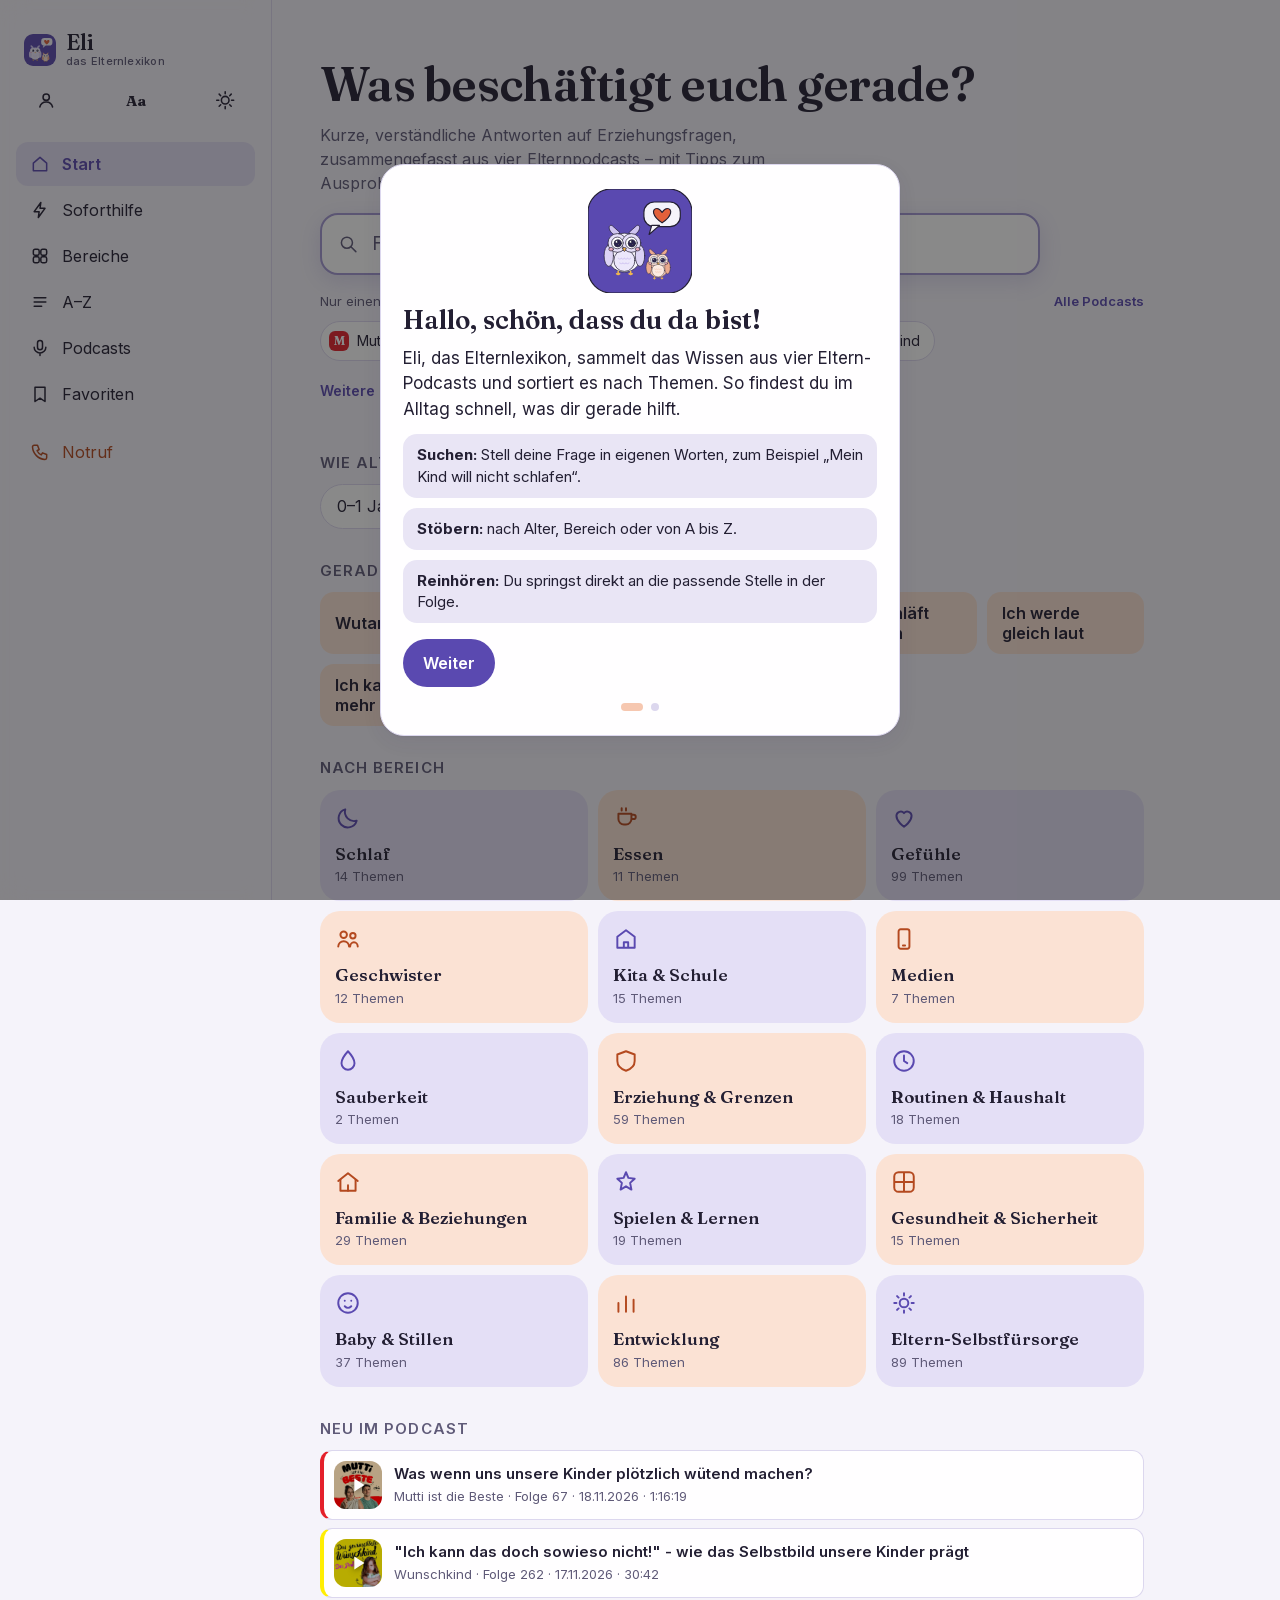
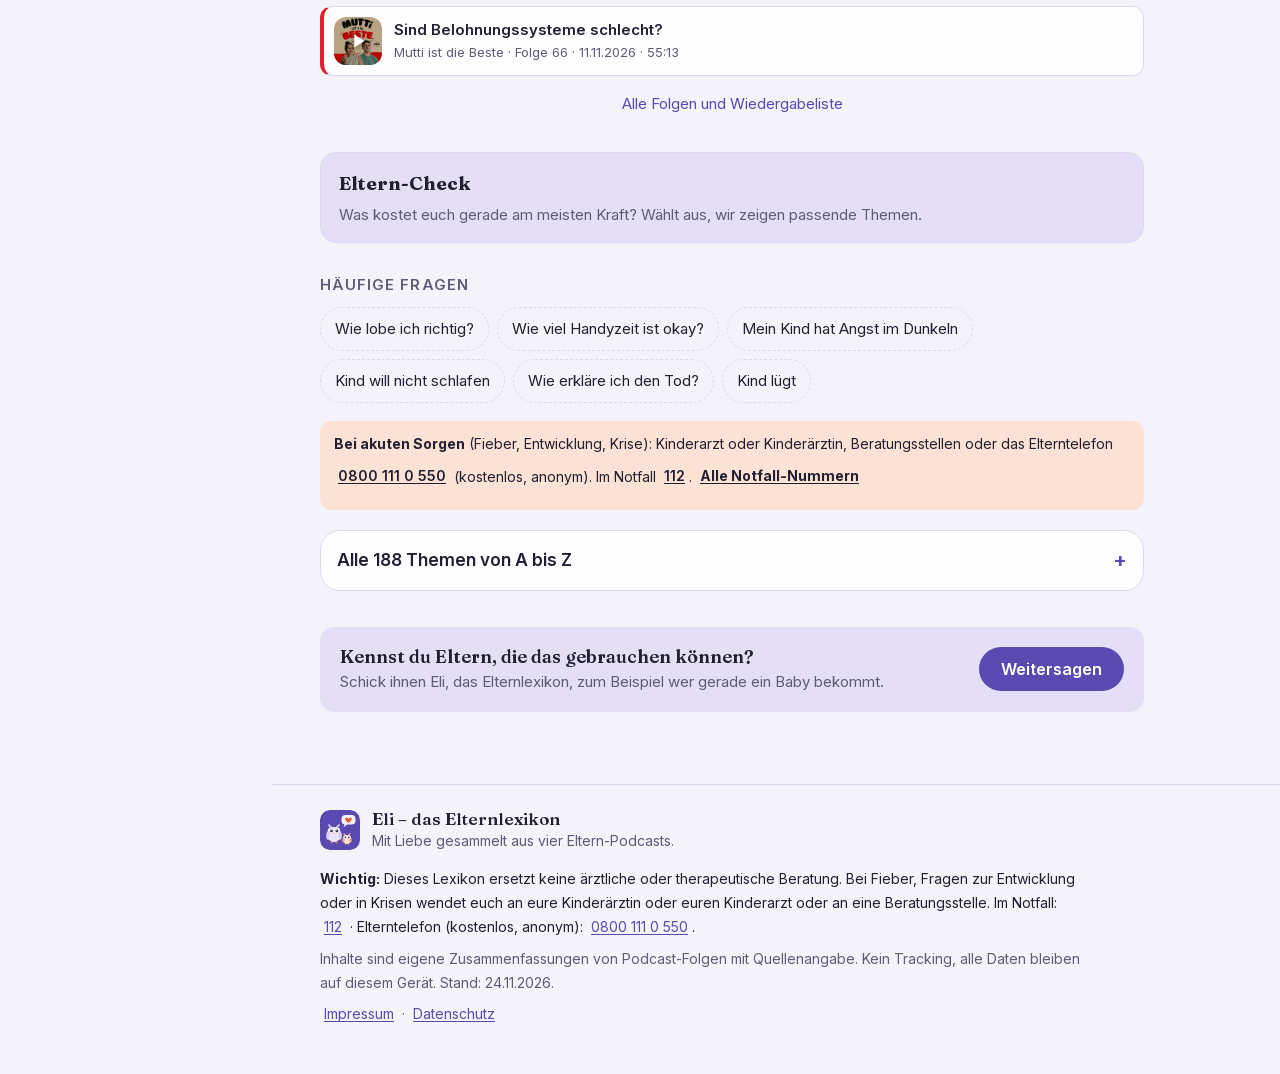
==== index.html @ 52df6d0f "Eli-Details: Pfirsich als zweite Farbe, Eulen in Leerzuständen, Begrüßung und Fußzeile, Mond im Dunk" ====
<!doctype html>
<html lang="de">
<head>
  <meta charset="utf-8">
  <meta name="viewport" content="width=device-width, initial-scale=1, viewport-fit=cover">
  <title>Eli – das Elternlexikon</title>
  <meta name="description" content="Erziehungsratgeber als Lexikon für Kinder von 0 bis 10 Jahren – mit Quellen aus vier Elternpodcasts.">
  <meta name="robots" content="noindex, nofollow">
  <meta name="theme-color" content="#f5f3fa" media="(prefers-color-scheme: light)">
  <meta name="theme-color" content="#16141f" media="(prefers-color-scheme: dark)">
  <meta name="apple-mobile-web-app-title" content="Eli">
  <meta property="og:type" content="website">
  <meta property="og:locale" content="de_DE">
  <meta property="og:title" content="Eli – das Elternlexikon: Antworten auf Erziehungsfragen">
  <meta property="og:description" content="Kurze, verständliche Antworten für Eltern von Kindern von 0 bis 10 Jahren, zusammengefasst aus vier Elternpodcasts, mit Tipps zum Ausprobieren und der Stelle zum Nachhören.">
  <meta property="og:url" content="https://simontober.github.io/Elternlexikon/">
  <meta property="og:image" content="https://simontober.github.io/Elternlexikon/icon-512.png">
  <meta property="og:image:width" content="512">
  <meta property="og:image:height" content="512">
  <meta name="twitter:card" content="summary">
  <meta name="twitter:image" content="https://simontober.github.io/Elternlexikon/icon-512.png">
  <link rel="manifest" href="manifest.webmanifest">
  <link rel="icon" href="icon.svg" type="image/svg+xml">
  <link rel="apple-touch-icon" href="apple-touch-icon.png">
  <link rel="stylesheet" href="styles.css?v=65">
  <script>
    // Theme vor dem ersten Rendern setzen, damit nichts aufblitzt
    try { var t = localStorage.getItem("theme"); document.documentElement.dataset.theme = t || (window.matchMedia && matchMedia("(prefers-color-scheme: dark)").matches ? "dark" : "light"); } catch (e) { document.documentElement.dataset.theme = "light"; }
  </script>
</head>
<body>
  <a class="skip" href="#main">Zum Inhalt springen</a>

  <header class="top">
    <div class="top-inner">
      <a class="brand" href="#/" aria-label="Eli – das Elternlexikon, Startseite">
        <img src="icon.svg" alt="" width="32" height="32">
        <span class="brand-name">Eli<small>das Elternlexikon</small></span>
      </a>
      <button class="icon-btn" id="profil-btn" type="button" aria-label="Dein Profil und Infos zur App" title="Profil">
        <svg aria-hidden="true" viewBox="0 0 24 24"><circle cx="12" cy="8.5" r="3.7"/><path d="M4.5 20c.9-4 4-6 7.5-6s6.600 2 7.500 6"/></svg>
      </button>
      <button class="icon-btn" id="size-btn" type="button" aria-label="Schrift größer oder kleiner" title="Schriftgröße"><span aria-hidden="true">Aa</span></button>
      <button class="icon-btn" id="theme-btn" type="button" aria-label="Farbschema wechseln" title="Farbschema wechseln">
        <svg class="i-sun" aria-hidden="true" viewBox="0 0 24 24"><circle cx="12" cy="12" r="4.5"/><path d="M12 2v2.5M12 19.5V22M2 12h2.5M19.5 12H22M4.9 4.9l1.8 1.8M17.3 17.3l1.8 1.8M4.9 19.1l1.8-1.8M17.3 6.7l1.8-1.8"/></svg>
        <svg class="i-moon" aria-hidden="true" viewBox="0 0 24 24"><path d="M20 14.5A8.5 8.5 0 0 1 9.5 4 8.5 8.5 0 1 0 20 14.5z"/></svg>
      </button>
    </div>
    <nav class="menu" aria-label="Hauptmenü">
      <div class="menu-inner">
        <a href="#/" class="menu-link" data-ziel="start"><svg aria-hidden="true" viewBox="0 0 24 24"><path d="M4 11l8-7 8 7v9H4z"/></svg>Start</a>
        <a href="#/" class="menu-link" data-ziel="soforthilfe"><svg aria-hidden="true" viewBox="0 0 24 24"><path d="M13 3L5 14h6l-1 7 8-11h-6z"/></svg>Soforthilfe</a>
        <a href="#/" class="menu-link" data-ziel="bereiche"><svg aria-hidden="true" viewBox="0 0 24 24"><rect x="4" y="4" width="7" height="7" rx="2"/><rect x="13" y="4" width="7" height="7" rx="2"/><rect x="4" y="13" width="7" height="7" rx="2"/><rect x="13" y="13" width="7" height="7" rx="2"/></svg>Bereiche</a>
        <a href="#/" class="menu-link" data-ziel="az"><svg aria-hidden="true" viewBox="0 0 24 24"><path d="M5 7h14M5 12h14M5 17h9"/></svg>A–Z</a>
        <a href="#/podcasts" class="menu-link" id="nav-podcasts"><svg aria-hidden="true" viewBox="0 0 24 24"><rect x="9" y="3" width="6" height="11" rx="3"/><path d="M5 11a7 7 0 0 0 14 0M12 18v3"/></svg>Podcasts</a>
        <a href="#/favoriten" class="menu-link" id="nav-fav"><svg aria-hidden="true" viewBox="0 0 24 24"><path d="M6 4h12v17l-6-4-6 4z"/></svg>Favoriten</a>
        <a href="#/" class="menu-link menu-hilfe" data-ziel="hilfe"><svg aria-hidden="true" viewBox="0 0 24 24"><path d="M5 4h4l2 5-2.5 1.5a11 11 0 0 0 5 5L15 13l5 2v4a2 2 0 0 1-2 2A16 16 0 0 1 3 6a2 2 0 0 1 2-2z"/></svg>Notruf</a>
      </div>
    </nav>
  </header>

  <main id="main" tabindex="-1">
    <section class="search-area" id="search-area">
      <h1 class="hero-title" id="hero-title">Was beschäftigt euch gerade?</h1>
      <p class="hero-sub" id="hero-sub">Kurze, verständliche Antworten auf Erziehungsfragen, zusammengefasst aus vier Elternpodcasts – mit Tipps zum Ausprobieren und der Stelle zum Nachhören.</p>
      <form class="search" role="search" onsubmit="return false">
        <svg class="search-icon" aria-hidden="true" viewBox="0 0 24 24"><circle cx="10.5" cy="10.5" r="6.5"/><path d="M15.5 15.5 21 21"/></svg>
        <input id="q" type="search" autocomplete="off" spellcheck="false"
               placeholder="Frage oder Thema suchen"
               aria-label="Thema oder Frage suchen">
        <button type="button" id="q-clear" class="q-clear" aria-label="Suche leeren" hidden>×</button>
      </form>

      <div class="pod-strip" id="pod-slot" aria-label="Podcasts"></div>
      <div class="filters" id="filters" aria-label="Filter">
        <div class="filter-row" data-group="alter"><span class="filter-label">Alter</span><div class="chips"></div></div>
        <details class="filter-more">
          <summary>Weitere Filter</summary>
          <div class="filter-row" data-group="bereich"><span class="filter-label">Bereich</span><div class="chips"></div></div>
          <div class="filter-row" data-group="podcast"><span class="filter-label">Podcast</span><div class="chips"></div></div>
        </details>
      </div>
    </section>

    <section id="view" aria-live="polite"></section>
  </main>

  <footer class="foot">
    <div class="foot-eli"><img src="icon.svg" alt="" width="40" height="40"><div><strong>Eli – das Elternlexikon</strong><span>Mit Liebe gesammelt aus vier Eltern-Podcasts.</span></div></div>
    <p><strong>Wichtig:</strong> Dieses Lexikon ersetzt keine ärztliche oder therapeutische Beratung.
      Bei Fieber, Fragen zur Entwicklung oder in Krisen wendet euch an eure Kinderärztin oder euren Kinderarzt
      oder an eine Beratungsstelle. Im Notfall: <a href="tel:112">112</a> ·
      Elterntelefon (kostenlos, anonym): <a href="tel:08001110550">0800 111 0 550</a>.</p>
    <p class="muted">Inhalte sind eigene Zusammenfassungen von Podcast-Folgen mit Quellenangabe. Kein Tracking, alle Daten bleiben auf diesem Gerät.
      <span id="stand"></span></p>
    <p class="muted"><a href="impressum.html">Impressum</a> · <a href="datenschutz.html">Datenschutz</a></p>
  </footer>

  <div class="player" id="player" hidden role="region" aria-label="Podcast-Player">
    <div class="player-inner">
      <button type="button" class="pl-btn pl-skip" id="pl-back" aria-label="15 Sekunden zurück">−15</button>
      <button type="button" class="pl-btn pl-main" id="pl-toggle" aria-label="Abspielen">
        <svg class="i-play" aria-hidden="true" viewBox="0 0 24 24"><path d="M7 4.5v15l12-7.5z" fill="currentColor" stroke="none"/></svg>
        <svg class="i-pause" aria-hidden="true" viewBox="0 0 24 24"><path d="M7 4.5h3.5v15H7zM13.5 4.5H17v15h-3.5z" fill="currentColor" stroke="none"/></svg>
      </button>
      <button type="button" class="pl-btn pl-skip" id="pl-fwd" aria-label="15 Sekunden vor">+15</button>
      <div class="pl-info">
        <div class="pl-title" id="pl-title"></div>
        <div class="pl-meta"><span id="pl-pod"></span> · <span id="pl-time">0:00</span> / <span id="pl-dur">–</span></div>
        <input type="range" id="pl-seek" min="0" max="1000" value="0" step="1" aria-label="Position in der Folge">
      </div>
      <button type="button" class="pl-btn pl-expand" id="pl-expand" aria-label="Player vergrößern" title="Vollbild"><svg aria-hidden="true" viewBox="0 0 24 24"><path d="M6 15l6-6 6 6"/></svg></button>
      <button type="button" class="pl-btn pl-close" id="pl-close" aria-label="Player schließen">×</button>
    </div>
    <audio id="pl-audio" preload="none"></audio>
  </div>

  <div class="fullplayer" id="fullplayer" hidden role="dialog" aria-modal="true" aria-label="Player">
    <div class="fp-top">
      <button type="button" class="fp-icon" id="fp-close" aria-label="Player verkleinern"><svg aria-hidden="true" viewBox="0 0 24 24"><path d="M6 9l6 6 6-6"/></svg></button>
      <span class="fp-heading" id="fp-heading">Es läuft</span>
      <button type="button" class="fp-icon" id="fp-stop" aria-label="Wiedergabe beenden"><svg aria-hidden="true" viewBox="0 0 24 24"><path d="M6 6l12 12M18 6L6 18"/></svg></button>
    </div>
    <div class="fp-body">
      <div class="fp-art" id="fp-art" aria-hidden="true"><span id="fp-mark">♪</span></div>
      <div class="fp-meta">
        <div class="fp-title" id="fp-title"></div>
        <div class="fp-sub" id="fp-sub"></div>
      </div>
      <div class="fp-seek">
        <input type="range" id="fp-seek" min="0" max="1000" value="0" step="1" aria-label="Position in der Folge">
        <div class="fp-times"><span id="fp-time">0:00</span><span id="fp-rest">–</span></div>
      </div>
      <div class="fp-controls">
        <button type="button" class="fp-btn fp-small" id="fp-prev" aria-label="Vorherige Folge"><svg aria-hidden="true" viewBox="0 0 24 24"><path d="M7 5v14M19 5L9 12l10 7z"/></svg></button>
        <button type="button" class="fp-btn fp-skip" id="fp-back" aria-label="15 Sekunden zurück">−15</button>
        <button type="button" class="fp-btn fp-main" id="fp-toggle" aria-label="Abspielen oder Pause">
          <svg class="i-play" aria-hidden="true" viewBox="0 0 24 24"><path d="M7 4.5v15l12-7.5z" fill="currentColor" stroke="none"/></svg>
          <svg class="i-pause" aria-hidden="true" viewBox="0 0 24 24"><path d="M7 4.5h3.5v15H7zM13.5 4.5H17v15h-3.5z" fill="currentColor" stroke="none"/></svg>
        </button>
        <button type="button" class="fp-btn fp-skip" id="fp-fwd" aria-label="15 Sekunden vor">+15</button>
        <button type="button" class="fp-btn fp-small" id="fp-next" aria-label="Nächste Folge"><svg aria-hidden="true" viewBox="0 0 24 24"><path d="M17 5v14M5 5l10 7-10 7z"/></svg></button>
      </div>
      <div class="fp-extra">
        <button type="button" class="fp-pill" id="fp-speed" aria-label="Wiedergabetempo ändern">1×</button>
        <button type="button" class="fp-pill" id="fp-timer" aria-label="Schlaf-Timer einstellen">Timer aus</button>
        <a class="fp-pill" id="fp-link" target="_blank" rel="noopener" href="#">Zur Folge</a>
      </div>
      <div class="fp-queue" id="fp-queue" hidden></div>
    </div>
  </div>

  <div class="wk-backdrop" id="wk" hidden>
    <div class="wk-box" id="wk-box" role="dialog" aria-modal="true" aria-labelledby="wk-titel" tabindex="-1"></div>
  </div>

  <div class="sheet-backdrop" id="sheet-backdrop" hidden></div>
  <div class="sheet" id="sheet" role="dialog" aria-modal="true" aria-labelledby="sheet-titel" hidden>
    <div class="sheet-head">
      <h2 id="sheet-titel">Themen</h2>
      <button type="button" class="icon-btn" id="sheet-close" aria-label="Schließen"><svg aria-hidden="true" viewBox="0 0 24 24"><path d="M6 6l12 12M18 6L6 18"/></svg></button>
    </div>
    <a href="#/" class="sheet-notruf" data-ziel="hilfe">Notruf &amp; akute Hilfe</a>
    <div class="sheet-quick">
      <a href="#/" data-ziel="soforthilfe">Soforthilfe</a>
      <a href="#/" data-ziel="az">A–Z</a>
      <a href="#/podcasts" id="sheet-podcasts">Podcasts</a>
    </div>
    <div class="sheet-label">Nach Bereich</div>
    <div class="sheet-grid" id="sheet-grid"></div>
  </div>

  <nav class="tabbar" aria-label="Hauptmenü">
    <a href="#/" class="tab" id="tab-start" data-ziel="start">
      <svg aria-hidden="true" viewBox="0 0 24 24"><path d="M4 11l8-7 8 7v9H4z"/></svg><span>Start</span></a>
    <button type="button" class="tab" id="tab-suche">
      <svg aria-hidden="true" viewBox="0 0 24 24"><circle cx="11" cy="11" r="7"/><path d="M20 20l-4-4"/></svg><span>Suche</span></button>
    <button type="button" class="tab" id="tab-themen" aria-haspopup="dialog" aria-expanded="false">
      <svg aria-hidden="true" viewBox="0 0 24 24"><rect x="4" y="4" width="7" height="7" rx="2"/><rect x="13" y="4" width="7" height="7" rx="2"/><rect x="4" y="13" width="7" height="7" rx="2"/><rect x="13" y="13" width="7" height="7" rx="2"/></svg><span>Themen</span></button>
    <a href="#/favoriten" class="tab" id="tab-fav">
      <svg aria-hidden="true" viewBox="0 0 24 24"><path d="M6 4h12v17l-6-4-6 4z"/></svg><span>Merkliste</span></a>
  </nav>

  <script src="wissen.js"></script>
  <script src="folgen.js"></script>
  <script src="suche.js?v=25"></script>
  <script src="app.js?v=75"></script>
</body>
</html>
---- styles.css ----
/* ---------- Schriften (lokal, kein Google-Abruf) ---------- */
@font-face { font-family: "Fraunces"; font-style: normal; font-weight: 500 700; font-display: swap; src: url("fonts/fraunces-latin.woff2") format("woff2"); }
@font-face { font-family: "Inter"; font-style: normal; font-weight: 400 700; font-display: swap; src: url("fonts/inter-latin.woff2") format("woff2"); }

/* ---------- Farben & Grundwerte ---------- */
:root {
  --bg: #f6f1e9;
  --surface: #fffdf9;
  --surface-2: #efe8dc;
  --text: #22252a;
  --muted: #5f5b55;
  --line: #e2d9ca;
  --accent: #2f6f62;
  --accent-ink: #ffffff;
  --accent-soft: #dcebe5;
  --warm: #9e4522;
  --warm-soft: #f6e2d6;
  --focus: #2f6f62;
  --shadow: 0 1px 2px rgba(60, 45, 20, .06), 0 6px 20px rgba(60, 45, 20, .06);

  /* Podcast-Farben (eher gedämpft, nur als Erkennungszeichen) */
  --p-mutti: #e4202b;
  --p-artgerecht: #8fbac2;
  --p-gfk: #c3b5fb;
  --p-wunschkind: #ffee03;

  --serif: "Fraunces", "Iowan Old Style", "Palatino Linotype", Palatino, Georgia, serif;
  --sans: "Inter", -apple-system, BlinkMacSystemFont, "Segoe UI", system-ui, Roboto, "Helvetica Neue", Arial, sans-serif;
  --radius: 20px;
  --max: 760px;
  --side: 272px;
  color-scheme: light;
}

@media (prefers-color-scheme: dark) {
  :root:not([data-theme="light"]) {
    --bg: #16191d;
    --surface: #1e2227;
    --surface-2: #262b31;
    --text: #e9e5de;
    --muted: #a19b92;
    --line: #333940;
    --accent: #7cc2b0;
    --accent-ink: #10231e;
    --accent-soft: #23362f;
    --warm: #e39a77;
    --warm-soft: #3a2a22;
    --focus: #7cc2b0;
    --shadow: 0 1px 2px rgba(0, 0, 0, .3), 0 6px 20px rgba(0, 0, 0, .25);
    --p-mutti: #ff4b55;
    --p-artgerecht: #8fbac2;
    --p-gfk: #c3b5fb;
    --p-wunschkind: #ffee03;
    color-scheme: dark;
  }
}
:root[data-theme="dark"] {
  --bg: #16191d;
  --surface: #1e2227;
  --surface-2: #262b31;
  --text: #e9e5de;
  --muted: #a19b92;
  --line: #333940;
  --accent: #7cc2b0;
  --accent-ink: #10231e;
  --accent-soft: #23362f;
  --warm: #e39a77;
  --warm-soft: #3a2a22;
  --focus: #7cc2b0;
  --shadow: 0 1px 2px rgba(0, 0, 0, .3), 0 6px 20px rgba(0, 0, 0, .25);
  --p-mutti: #ff4b55;
  --p-artgerecht: #8fbac2;
  --p-gfk: #c3b5fb;
  --p-wunschkind: #ffee03;
  color-scheme: dark;
}

/* ---------- Basis ---------- */
*, *::before, *::after { box-sizing: border-box; }
html { -webkit-text-size-adjust: 100%; }
body {
  margin: 0;
  background: var(--bg);
  color: var(--text);
  font: 17px/1.55 var(--sans);
  min-height: 100vh;
  display: flex;
  flex-direction: column;
}
a { color: var(--accent); text-underline-offset: 2px; }
button { font: inherit; color: inherit; }
:focus-visible { outline: 2px solid var(--focus); outline-offset: 2px; }
svg { width: 1.2em; height: 1.2em; fill: none; stroke: currentColor; stroke-width: 1.8; stroke-linecap: round; stroke-linejoin: round; }

.skip { position: absolute; left: -999px; }
.skip:focus { left: 16px; top: 8px; background: var(--surface); padding: 8px 12px; z-index: 10; }

main { flex: 1; width: 100%; max-width: var(--max); margin: 0 auto; padding: 0 16px 48px; outline: none; }

/* ---------- Kopfzeile ---------- */
.top { position: sticky; top: 0; z-index: 5; background: color-mix(in srgb, var(--bg) 88%, transparent); backdrop-filter: blur(10px); -webkit-backdrop-filter: blur(10px); border-bottom: 1px solid transparent; }
.top.scrolled { border-bottom-color: var(--line); }
.top-inner { max-width: var(--max); margin: 0 auto; padding: 10px 16px; display: flex; align-items: center; justify-content: space-between; gap: 12px; }
.brand { display: flex; align-items: center; gap: 10px; text-decoration: none; color: var(--text); font: 600 20px/1 var(--serif); letter-spacing: .01em; }
.brand img { border-radius: 9px; }
.top-nav { display: flex; align-items: center; gap: 4px; }
.nav-link { display: inline-flex; align-items: center; gap: 6px; padding: 8px 12px; border-radius: 999px; text-decoration: none; color: var(--text); font-size: 15px; }
.nav-link:hover, .nav-link.active { background: var(--surface-2); }
.nav-link .count { background: var(--accent); color: var(--accent-ink); font-size: 12px; min-width: 20px; height: 20px; padding: 0 6px; border-radius: 10px; display: inline-grid; place-items: center; }
.icon-btn { background: none; border: 0; width: 40px; height: 40px; border-radius: 50%; display: grid; place-items: center; cursor: pointer; }
.icon-btn:hover { background: var(--surface-2); }
.i-moon { display: none; }
:root[data-theme="dark"] .i-sun { display: none; }
:root[data-theme="dark"] .i-moon { display: block; }
@media (prefers-color-scheme: dark) {
  :root:not([data-theme="light"]) .i-sun { display: none; }
  :root:not([data-theme="light"]) .i-moon { display: block; }
}

.menu { border-top: 1px solid var(--line); }
.menu-inner { max-width: var(--max); margin: 0 auto; padding: 0 12px; display: flex; gap: 2px; overflow-x: auto; scrollbar-width: none; }
.menu-inner::-webkit-scrollbar { display: none; }
.menu-link { flex: none; position: relative; display: inline-flex; align-items: center; gap: 6px; padding: 11px 12px; color: var(--muted); text-decoration: none; font-size: 15px; border-bottom: 2px solid transparent; }
.menu-link:hover { color: var(--text); }
.menu-link.active { color: var(--accent); border-bottom-color: var(--accent); font-weight: 600; }
.menu-link .count { background: var(--accent); color: var(--accent-ink); font-size: 12px; min-width: 20px; height: 20px; padding: 0 6px; border-radius: 10px; display: inline-grid; place-items: center; }
.menu-hilfe { margin-left: auto; }
.banner { background: var(--warm-soft); color: var(--text); font-size: 14px; text-align: center; padding: 8px 16px; border-bottom: 1px solid var(--line); }

/* ---------- Suche ---------- */
.search-area { padding: 28px 0 8px; }
.hero-title { font: 600 clamp(28px, 6vw, 40px)/1.15 var(--serif); margin: 8px 0 20px; letter-spacing: -.01em; }
body.compact .hero-title { display: none; }
body.compact .search-area { padding-top: 16px; }

.search { position: relative; }
.search input {
  width: 100%; font: inherit; font-size: 18px; color: var(--text);
  background: var(--surface); border: 1.5px solid var(--line); border-radius: 999px;
  padding: 14px 48px 14px 50px; box-shadow: var(--shadow); -webkit-appearance: none; appearance: none;
}
.search input::placeholder { color: var(--muted); }
.search input:focus { outline: none; border-color: var(--accent); }
.search input::-webkit-search-cancel-button { display: none; }
.search-icon { position: absolute; left: 18px; top: 50%; transform: translateY(-50%); color: var(--muted); pointer-events: none; }
.q-clear { position: absolute; right: 8px; top: 50%; transform: translateY(-50%); width: 36px; height: 36px; border: 0; border-radius: 50%; background: transparent; font-size: 24px; line-height: 1; color: var(--muted); cursor: pointer; }
.q-clear:hover { background: var(--surface-2); }

.filters { margin-top: 14px; display: grid; gap: 8px; }
.filter-row { display: flex; align-items: center; gap: 10px; min-width: 0; }
.filter-label { flex: 0 0 64px; font-size: 13px; color: var(--muted); text-transform: uppercase; letter-spacing: .06em; }
.chips { display: flex; gap: 6px; overflow-x: auto; scrollbar-width: none; padding: 2px; min-width: 0; }
.chips::-webkit-scrollbar { display: none; }
.chip {
  flex: 0 0 auto; border: 1px solid var(--line); background: var(--surface); border-radius: 999px;
  padding: 5px 12px; font-size: 14px; cursor: pointer; white-space: nowrap; display: inline-flex; align-items: center; gap: 6px;
}
.chip:hover { border-color: var(--accent); }
.chip[aria-pressed="true"] { background: var(--accent); border-color: var(--accent); color: var(--accent-ink); }
.chip .dot { width: 8px; height: 8px; border-radius: 50%; }
.filter-reset { border: 0; background: none; color: var(--accent); font-size: 14px; cursor: pointer; padding: 4px 0; justify-self: start; }

/* ---------- Listen & Karten ---------- */
.section-title { font: 600 15px/1.3 var(--sans); color: var(--muted); text-transform: uppercase; letter-spacing: .07em; margin: 32px 0 12px; }
.result-meta { color: var(--muted); font-size: 14px; margin: 20px 0 10px; }
.cards { list-style: none; margin: 0; padding: 0; display: grid; gap: 10px; }
.card {
  display: block; text-decoration: none; color: inherit; background: var(--surface); border: 1px solid var(--line);
  border-radius: var(--radius); padding: 16px 18px; box-shadow: var(--shadow); transition: transform .12s ease, border-color .12s ease;
}
.card:hover { border-color: var(--accent); transform: translateY(-1px); }
.card h3 { font: 600 20px/1.25 var(--serif); margin: 0 0 4px; }
.card .also { color: var(--muted); font-size: 14px; margin: 0 0 6px; }
.card p.snippet { margin: 0; color: var(--text); font-size: 15px; display: -webkit-box; -webkit-line-clamp: 2; -webkit-box-orient: vertical; overflow: hidden; }
.card .tags { margin-top: 10px; }
mark { background: var(--warm-soft); color: inherit; border-radius: 3px; padding: 0 1px; }

.tags { display: flex; flex-wrap: wrap; gap: 6px; }
.tag { font-size: 13px; padding: 2px 9px; border-radius: 999px; background: var(--surface-2); color: var(--text); white-space: nowrap; }
.tag.age { background: var(--accent-soft); }
.pod { display: inline-flex; align-items: center; gap: 6px; font-size: 13px; }
.pod .dot, .chip .dot { background: var(--pc, var(--muted)); }
/* --pc = Hauptfarbe des Covers, --pi = Schriftfarbe darauf, --cover = Titelbild */
.pod-mutti { --pc: var(--p-mutti); --pi: #fff; --cover: url(cover/mutti.jpg); }
.pod-artgerecht { --pc: var(--p-artgerecht); --pi: #14343a; --cover: url(cover/artgerecht.webp); }
.pod-gfk { --pc: var(--p-gfk); --pi: #2b2250; --cover: url(cover/gfk.jpg); }
.pod-wunschkind { --pc: var(--p-wunschkind); --pi: #2a2500; --cover: url(cover/wunschkind.jpg); }
.dot { display: inline-block; width: 8px; height: 8px; border-radius: 50%; }

.grid-areas { display: grid; grid-template-columns: repeat(auto-fill, minmax(150px, 1fr)); gap: 10px; }
.area-tile {
  background: var(--surface); border: 1px solid var(--line); border-radius: var(--radius); padding: 14px; text-align: left;
  cursor: pointer; display: flex; flex-direction: column; gap: 2px; box-shadow: var(--shadow);
}
.area-tile:hover { border-color: var(--accent); }
.area-tile strong { font: 600 17px/1.25 var(--serif); }
.area-tile span { color: var(--muted); font-size: 13px; }

.suggestions { display: flex; flex-wrap: wrap; gap: 8px; }
.suggestion { border: 1px dashed var(--line); background: transparent; border-radius: 999px; padding: 6px 14px; cursor: pointer; font-size: 15px; }
.suggestion:hover { border-style: solid; border-color: var(--accent); }

.empty { text-align: center; padding: 40px 12px; color: var(--muted); }
.empty strong { display: block; color: var(--text); font: 600 20px/1.3 var(--serif); margin-bottom: 6px; }

/* ---------- Artikel ---------- */
.article { padding-top: 12px; }
.back { display: inline-flex; align-items: center; gap: 6px; background: none; border: 0; color: var(--accent); cursor: pointer; padding: 6px 0; font-size: 15px; }
.article-head { display: flex; align-items: flex-start; justify-content: space-between; gap: 12px; margin: 10px 0 6px; }
.article h1 { font: 600 clamp(30px, 7vw, 42px)/1.12 var(--serif); margin: 0; letter-spacing: -.01em; }
.fav-btn { flex: 0 0 auto; width: 44px; height: 44px; border-radius: 50%; border: 1px solid var(--line); background: var(--surface); cursor: pointer; display: grid; place-items: center; }
.fav-btn svg { width: 22px; height: 22px; }
.fav-btn[aria-pressed="true"] { color: var(--warm); border-color: var(--warm); }
.fav-btn[aria-pressed="true"] svg { fill: currentColor; }
.article .also { color: var(--muted); margin: 0 0 14px; }
.article .tags { margin-bottom: 22px; }

.answer { background: var(--accent-soft); border-radius: var(--radius); padding: 18px 20px; font-size: 18px; line-height: 1.55; margin: 0 0 8px; }
.answer-label { font-size: 13px; text-transform: uppercase; letter-spacing: .07em; color: var(--accent); font-weight: 600; margin-bottom: 6px; }
.intro { font-size: 17px; color: var(--muted); margin: 6px 0 14px; line-height: 1.5; }
.med-note { margin: 10px 0 0; padding: 10px 14px; border-radius: 10px; background: var(--warm-soft); font-size: 14px; line-height: 1.45; }
.article h2 { font: 600 22px/1.25 var(--serif); margin: 32px 0 12px; }
.tips { list-style: none; margin: 0; padding: 0; counter-reset: tip; display: grid; gap: 10px; }
.tips li { counter-increment: tip; position: relative; padding: 2px 0 2px 42px; }
.tips li::before {
  content: counter(tip); position: absolute; left: 0; top: 0; width: 28px; height: 28px; border-radius: 50%;
  background: var(--accent); color: var(--accent-ink); display: grid; place-items: center; font-size: 14px; font-weight: 600;
}
.views { display: grid; gap: 10px; }
.view { background: var(--surface); border: 1px solid var(--line); border-left: 4px solid var(--pc, var(--line)); border-radius: 10px; padding: 12px 16px; }
.view .pod { font-weight: 600; margin-bottom: 4px; }
.view p { margin: 0; }

.sources { list-style: none; padding: 0; margin: 0; display: grid; gap: 8px; }
.source { display: flex; gap: 12px; align-items: flex-start; background: var(--surface); border: 1px solid var(--line); border-radius: 10px; padding: 12px 14px; }
.source .time { flex: 0 0 auto; font-variant-numeric: tabular-nums; font-size: 14px; background: var(--surface-2); padding: 3px 8px; border-radius: 6px; margin-top: 1px; }
.source .s-topic { font-weight: 600; }
.source .s-topic + .s-title { font-weight: 400; font-size: 14px; }
.source .s-title { font-weight: 600; }
.source .s-meta { font-size: 14px; color: var(--muted); }
.source .s-links { font-size: 14px; margin-top: 8px; display: flex; gap: 8px; flex-wrap: wrap; }

.play-at {
  display: inline-flex; align-items: center; gap: 6px; margin-top: 8px; border: 1px solid var(--accent); background: var(--accent);
  color: var(--accent-ink); border-radius: 999px; padding: 5px 14px 5px 10px; font-size: 14px; font-weight: 600; cursor: pointer;
}
.play-at:hover { filter: brightness(1.08); }
.play-at svg { width: 14px; height: 14px; }
.play-at.playing { background: transparent; color: var(--accent); }

/* ---------- Player ---------- */
body.has-player { padding-bottom: 96px; }
.player { position: fixed; left: 0; right: 0; bottom: 0; z-index: 20; padding: 0 12px calc(12px + env(safe-area-inset-bottom)); pointer-events: none; }
.player-inner {
  pointer-events: auto; max-width: var(--max); margin: 0 auto; display: flex; align-items: center; gap: 8px;
  background: var(--surface); border: 1px solid var(--line); border-radius: 18px; padding: 10px 12px; box-shadow: 0 8px 30px rgba(0,0,0,.18);
}
.pl-btn { border: 0; background: none; cursor: pointer; border-radius: 50%; display: grid; place-items: center; flex: 0 0 auto; color: var(--text); }
.pl-main { width: 46px; height: 46px; background: var(--accent); color: var(--accent-ink); }
.pl-main svg { width: 22px; height: 22px; }
.pl-main .i-pause { display: none; }
.player.playing .pl-main .i-pause { display: block; }
.player.playing .pl-main .i-play { display: none; }
.pl-skip { width: 38px; height: 38px; font-size: 13px; font-weight: 600; font-variant-numeric: tabular-nums; }
.pl-skip:hover, .pl-close:hover { background: var(--surface-2); }
.pl-close { width: 34px; height: 34px; font-size: 22px; color: var(--muted); }
.pl-info { flex: 1; min-width: 0; padding: 0 4px; }
.pl-title { font-weight: 600; font-size: 14px; white-space: nowrap; overflow: hidden; text-overflow: ellipsis; }
.pl-meta { font-size: 12px; color: var(--muted); font-variant-numeric: tabular-nums; white-space: nowrap; overflow: hidden; text-overflow: ellipsis; }
#pl-seek { width: 100%; margin: 4px 0 0; accent-color: var(--accent); height: 16px; }
@media (max-width: 480px) { .pl-skip { width: 32px; font-size: 12px; } .player-inner { gap: 4px; padding: 8px; } }

.related { display: flex; flex-wrap: wrap; gap: 8px; }
.related a { text-decoration: none; border: 1px solid var(--line); background: var(--surface); padding: 6px 14px; border-radius: 999px; color: var(--text); }
.related a:hover { border-color: var(--accent); }

/* ---------- Fußzeile ---------- */
.foot { border-top: 1px solid var(--line); padding: 20px 16px 32px; font-size: 14px; color: var(--text); }
.foot p { max-width: var(--max); margin: 0 auto 8px; }
.muted { color: var(--muted); }

@media (max-width: 480px) {
  body { font-size: 16px; }
  .nav-link span { display: none; }
  .filter-row { flex-direction: column; align-items: stretch; gap: 4px; }
  .filter-label { flex: none; }
  .answer { font-size: 17px; padding: 16px; }
}
@media (prefers-reduced-motion: reduce) { * { transition: none !important; } }

.cover { width: 20px; height: 20px; border-radius: 5px; object-fit: cover; flex: 0 0 auto; }

/* ---------- Ruhigere Oberfläche: Antwort zuerst, Rest aufklappbar ---------- */
.trust { font-size: 14px; color: var(--muted); margin: 4px 0 14px; }
.notfall { margin: 18px 0 4px; padding: 12px 14px; border-radius: 12px; background: var(--warm-soft); font-size: 14px; line-height: 1.5; }
.notfall a { color: var(--text); font-weight: 600; }
details.alle, details.mehr { margin-top: 20px; border: 1px solid var(--line); border-radius: var(--radius); background: var(--surface); }
details.alle > summary, details.mehr > summary {
  cursor: pointer; padding: 14px 16px; font-weight: 600; list-style: none; display: flex; justify-content: space-between; align-items: center;
}
details.alle > summary::after, details.mehr > summary::after { content: "+"; font-size: 20px; color: var(--accent); }
details[open].alle > summary::after, details[open].mehr > summary::after { content: "–"; }
details.alle > summary::-webkit-details-marker, details.mehr > summary::-webkit-details-marker { display: none; }
details.alle .cards { padding: 0 12px 12px; }
details.mehr > :not(summary) { padding: 0 16px 16px; }
details.mehr h3 { font: 600 19px/1.3 var(--serif); margin: 18px 0 10px; }
details.mehr h3:first-of-type { margin-top: 4px; }
.views .view .pod { margin-bottom: 6px; }
.views .view .cover { width: 26px; height: 26px; }
.article h2 { margin-top: 28px; }

#bereiche, #az, #hilfe, #soforthilfe { scroll-margin-top: 100px; }

/* ---------- Soforthilfe, Alter, Aktionen ---------- */
.sos { display: grid; grid-template-columns: repeat(auto-fit, minmax(150px, 1fr)); gap: 10px; }
.sos-btn { display: flex; align-items: center; min-height: 56px; padding: 10px 14px; border-radius: 14px; background: var(--warm-soft); border: 1px solid var(--line); color: var(--text); text-decoration: none; font: 600 16px/1.25 var(--sans); }
.sos-btn:hover { border-color: var(--warm); }
.sos-label { color: var(--warm); font: 600 13px/1 var(--sans); text-transform: uppercase; letter-spacing: .07em; margin: 18px 0 6px; }
.alter-wahl { display: flex; flex-wrap: wrap; gap: 8px; }
.alter-chip { border: 1px solid var(--line); background: var(--surface); color: var(--text); border-radius: 999px; padding: 9px 16px; font-size: 16px; cursor: pointer; }
.alter-chip:hover { border-color: var(--accent); }
.alter-chip[aria-pressed="true"] { background: var(--accent); color: var(--accent-ink); border-color: var(--accent); }
.alle-btn { margin-top: 10px; background: none; border: 0; color: var(--accent); font-size: 15px; text-decoration: underline; cursor: pointer; padding: 6px 0; }
.primary-btn { display: inline-block; background: var(--accent); color: var(--accent-ink); border: 0; border-radius: 999px; padding: 12px 22px; font: 600 16px/1 var(--sans); text-decoration: none; cursor: pointer; }
.primary-btn:hover { filter: brightness(1.08); }
.actions { display: flex; gap: 8px; margin: 12px 0 4px; }
.act-btn { border: 1px solid var(--line); background: var(--surface); color: var(--text); border-radius: 999px; padding: 7px 14px; font-size: 14px; cursor: pointer; }
.act-btn:hover { border-color: var(--accent); }
.tip-hint { color: var(--muted); font-size: 14px; margin: -6px 0 12px; }
.tips li[data-tip] { cursor: pointer; border-radius: 10px; }
.tips li[data-tip]:hover { background: var(--surface-2); }
.tips li.done { color: var(--muted); }
.tips li.done::before { content: "✓"; background: var(--accent); color: var(--accent-ink); }
.hint { display: flex; align-items: center; justify-content: space-between; gap: 10px; background: var(--accent-soft); border-radius: var(--radius); padding: 10px 14px; margin: 16px 0 0; font-size: 15px; }
.hint-x { background: none; border: 0; font-size: 22px; line-height: 1; cursor: pointer; color: var(--muted); }
.link-btn { background: none; border: 0; color: var(--accent); font: inherit; text-decoration: underline; cursor: pointer; padding: 0; }
.share-card { display: flex; align-items: center; justify-content: space-between; gap: 16px; flex-wrap: wrap; background: var(--accent-soft); border-radius: 14px; padding: 18px 20px; margin: 36px 0 8px; }
.share-card strong { display: block; font: 600 18px/1.3 var(--serif); }
.share-card span { color: var(--muted); font-size: 15px; }
.pod-list { list-style: none; margin: 0; padding: 0; display: grid; gap: 12px; }
.pod-card { display: flex; gap: 16px; background: var(--surface); border: 1px solid var(--line); border-radius: 14px; padding: 16px; }
.pod-card img { border-radius: 12px; flex: none; width: 72px; height: 72px; object-fit: cover; }
.pod-card h3 { font: 600 19px/1.25 var(--serif); margin: 0 0 2px; }
.pod-card p { margin: 4px 0; }
.toast { position: fixed; left: 50%; bottom: 90px; transform: translateX(-50%); background: var(--text); color: var(--bg); padding: 10px 18px; border-radius: 999px; font-size: 15px; z-index: 20; }
@media print {
  .top, .menu, .player, .foot, .banner, .back, .actions, .fav-btn, .tip-hint, .play-at, .share-card { display: none !important; }
  body { background: #fff; color: #000; }
  .answer { border: 1px solid #999; background: none; }
}

.pod-mark { flex: none; display: inline-grid; place-items: center; width: 20px; height: 20px; border-radius: 6px; background: var(--pc, var(--muted)); color: var(--pi, #fff); font: 700 12px/1 var(--serif); }
.views .view .pod-mark { width: 26px; height: 26px; font-size: 15px; border-radius: 8px; }
.pod-mark.big { width: 72px; height: 72px; border-radius: 18px; font-size: 40px; }

/* ---------- Feinschliff Mobil (neues Design) ---------- */
.hero-title { font-weight: 600; letter-spacing: -.015em; }
.search input { min-height: 56px; border-radius: 18px; }
.chip { min-height: 40px; padding: 6px 14px; }
.alter-chip { min-height: 44px; }
.answer { border-radius: var(--radius); padding: 20px 22px; }
.answer-label { color: var(--accent-deep, #1f5a4e); }
:root[data-theme="dark"] .answer-label { color: var(--accent); }
.tips li { padding-top: 3px; padding-bottom: 3px; }
.card { box-shadow: none; }
.card:hover { box-shadow: var(--shadow); }
.area-tile { min-height: 96px; justify-content: space-between; box-shadow: none; }
.area-tile:nth-child(odd) { background: var(--accent-soft); border-color: transparent; }
.area-tile:nth-child(even) { background: var(--warm-soft); border-color: transparent; }
.menu-link { min-height: 44px; }
@media (prefers-color-scheme: dark) { :root:not([data-theme="light"]) .answer-label { color: var(--accent); } }

/* ---------- Mobil: Tab-Leiste unten + Themen-Blatt ---------- */
.tabbar, .sheet, .sheet-backdrop { display: none; }
@media (max-width: 999px) {
  .menu { display: none; }
  body { padding-bottom: calc(76px + env(safe-area-inset-bottom)); }
  body.has-player { padding-bottom: calc(160px + env(safe-area-inset-bottom)); }
  .tabbar {
    display: flex; justify-content: space-around; position: fixed; left: 0; right: 0; bottom: 0; z-index: 30;
    background: var(--surface); border-top: 1px solid var(--line); padding: 6px 8px calc(6px + env(safe-area-inset-bottom));
  }
  .tab {
    flex: 1; max-width: 120px; min-height: 52px; display: flex; flex-direction: column; align-items: center; justify-content: center; gap: 2px;
    background: none; border: 0; border-radius: 12px; color: var(--muted); font: 500 12px/1.2 var(--sans); text-decoration: none; cursor: pointer; position: relative;
  }
  .tab svg { width: 24px; height: 24px; stroke-width: 2; }
  .tab.active, .tab[aria-expanded="true"] { color: var(--accent); font-weight: 600; }
  .tab .count { position: absolute; top: 2px; left: calc(50% + 6px); background: var(--accent); color: var(--accent-ink); font-size: 11px; min-width: 18px; height: 18px; padding: 0 5px; border-radius: 9px; display: inline-grid; place-items: center; }
  .player { bottom: calc(64px + env(safe-area-inset-bottom)); padding-bottom: 8px; }
  .toast { bottom: calc(150px + env(safe-area-inset-bottom)); }

  .sheet-backdrop { position: fixed; inset: 0; z-index: 40; background: rgba(20, 20, 20, .45); }
  .sheet-backdrop:not([hidden]) { display: block; }
  .sheet {
    position: fixed; left: 0; right: 0; bottom: 0; z-index: 50; max-height: 86vh; overflow-y: auto;
    background: var(--bg); border-radius: 24px 24px 0 0; padding: 12px 16px calc(24px + env(safe-area-inset-bottom));
    box-shadow: 0 -10px 40px rgba(0, 0, 0, .25);
  }
  .sheet:not([hidden]) { display: block; }
  body.sheet-open { overflow: hidden; }
  .sheet-head { display: flex; align-items: center; justify-content: space-between; margin-bottom: 8px; }
  .sheet-head h2 { font: 600 24px/1.2 var(--serif); margin: 0; }
  .sheet-notruf { display: flex; align-items: center; min-height: 56px; padding: 0 18px; border-radius: 16px; background: var(--warm-soft); color: var(--text); font: 600 16px/1.2 var(--sans); text-decoration: none; border: 1px solid var(--warm); }
  .sheet-quick { display: grid; grid-template-columns: repeat(3, minmax(0, 1fr)); gap: 8px; margin-top: 10px; }
  .sheet-quick a { display: grid; place-items: center; min-height: 48px; border-radius: 14px; background: var(--surface); border: 1px solid var(--line); color: var(--text); text-decoration: none; font-weight: 600; font-size: 15px; }
  .sheet-label { margin: 20px 0 10px; font: 600 13px/1 var(--sans); color: var(--muted); text-transform: uppercase; letter-spacing: .07em; }
  .sheet-grid { display: grid; grid-template-columns: repeat(2, minmax(0, 1fr)); gap: 10px; }
  .sheet-grid .area-tile { min-height: 72px; justify-content: center; }
  .sheet-grid .area-tile strong { font-size: 18px; }
}
@media print { .tabbar, .sheet, .sheet-backdrop { display: none !important; } }

/* ---------- Desktop: Seitenleiste links, Inhalt rechts ---------- */
@media (min-width: 1000px) {
  body { display: grid; grid-template-columns: var(--side) minmax(0, 1fr); grid-template-rows: auto auto 1fr auto; align-items: start; }
  .top { grid-column: 1; grid-row: 1 / -1; position: sticky; top: 0; height: 100vh; align-self: start; display: flex; flex-direction: column; gap: 8px; background: var(--surface); border-right: 1px solid var(--line); border-bottom: 0; backdrop-filter: none; -webkit-backdrop-filter: none; padding: 28px 16px; overflow-y: auto; }
  .top-inner { padding: 0 8px; max-width: none; margin: 0; }
  .brand { font-size: 22px; }
  .menu { border-top: 0; margin-top: 12px; }
  .menu-inner { flex-direction: column; padding: 0; gap: 2px; overflow: visible; max-width: none; margin: 0; }
  .menu-link { padding: 0 14px; border-bottom: 0; border-radius: 12px; font-size: 16px; color: var(--text); }
  .menu-link:hover { background: var(--surface-2); }
  .menu-link.active { background: var(--accent-soft); color: var(--accent); }
  .menu-hilfe { margin-left: 0; margin-top: 12px; color: var(--warm); }
  .banner, main, .foot { grid-column: 2; }
  main { max-width: 920px; padding: 0 48px 64px; margin: 0; }
  .foot { padding: 24px 48px 40px; }
  .foot p { margin-left: 0; }
  .search-area { padding-top: 48px; }
  .hero-title { font-size: 48px; }
  .search { max-width: 720px; }
  .cards { grid-template-columns: repeat(2, minmax(0, 1fr)); }
  .grid-areas { grid-template-columns: repeat(3, minmax(0, 1fr)); }
  .article h1 { font-size: 52px; }
  .player { left: var(--side); }
  .player-inner { margin: 0 auto 0 48px; }
}
@media (min-width: 1500px) {
  main { max-width: 1040px; }
  .grid-areas { grid-template-columns: repeat(4, minmax(0, 1fr)); }
}
.pod-card .s-links { display: flex; flex-wrap: wrap; gap: 6px 16px; margin-top: 6px; }

.plat-btn { display: inline-flex; align-items: center; gap: 8px; padding: 7px 14px 7px 10px; border: 1px solid var(--line); border-radius: 999px; background: var(--surface); color: var(--text); font: 500 14px/1 var(--sans); text-decoration: none; }
.plat-btn svg { width: 20px; height: 20px; flex: none; }
.plat-btn:hover { border-color: var(--accent); background: var(--surface-2); }
.plat-web { color: var(--muted); }
.plat-web svg { width: 16px; height: 16px; margin: 0 2px; }
.pod-card .s-links { gap: 8px; margin-top: 10px; }

.plat-btn { --btn-bg: var(--surface); }
.plat-btn:hover { --btn-bg: var(--surface-2); }
.plat-btn .arc { stroke: var(--btn-bg); }
.plat-spotify svg, .plat-apple svg { color: var(--text); }

/* ---------- Modernes Finish: Bewegung, Tiefe, Ruhe ---------- */
:root { --ease: cubic-bezier(.2, .7, .2, 1); }

/* Hinweisbalken: schlank statt Textblock */
.banner { font-size: 13px; line-height: 1.4; padding: 8px 16px; text-align: left; border-bottom: 0; }
@media (max-width: 999px) { .banner { margin: 8px 16px 0; border-radius: 12px; } }

/* Kopfzeile: Glas statt flach */
.top { background: color-mix(in srgb, var(--bg) 78%, transparent); backdrop-filter: saturate(1.4) blur(14px); -webkit-backdrop-filter: saturate(1.4) blur(14px); }

/* Filter: nur Alter sichtbar, Rest aufklappbar */
.filter-more { margin-top: 2px; }
.filter-more > summary { cursor: pointer; list-style: none; color: var(--accent); font-size: 14px; font-weight: 600; min-height: 40px; display: inline-flex; align-items: center; gap: 6px; }
.filter-more > summary::-webkit-details-marker { display: none; }
.filter-more > summary::after { content: "▾"; font-size: 12px; transition: transform .2s var(--ease); }
.filter-more[open] > summary::after { transform: rotate(180deg); }
.filter-more .filter-row { margin-top: 6px; }

/* Haptik: Karten und Chips reagieren sichtbar */
.card, .area-tile, .sos-btn, .chip, .alter-chip, .tab, .act-btn, .primary-btn, .play-at { transition: transform .15s var(--ease), box-shadow .2s var(--ease), border-color .15s, background-color .15s; }
.card:active, .area-tile:active, .sos-btn:active, .chip:active, .alter-chip:active, .primary-btn:active, .act-btn:active { transform: scale(.97); }
.card { border-radius: var(--radius); }
.card:hover { box-shadow: 0 10px 28px rgba(60, 45, 20, .10); }
.sos-btn { background: var(--warm-soft); border-color: transparent; }
.chip[aria-pressed="true"], .alter-chip[aria-pressed="true"] { box-shadow: 0 4px 14px color-mix(in srgb, var(--accent) 35%, transparent); }

/* Inhalte blenden weich ein */
@keyframes einblenden { from { opacity: 0; transform: translateY(8px); } to { opacity: 1; transform: none; } }
#view > * { animation: einblenden .35s var(--ease) both; }
#view > *:nth-child(2) { animation-delay: .04s; }
#view > *:nth-child(3) { animation-delay: .08s; }
#view > *:nth-child(n+4) { animation-delay: .12s; }
@media (prefers-reduced-motion: reduce) { #view > * { animation: none; } }

/* Mobil: Tab-Leiste als Glas, Blatt gleitet hoch */
@media (max-width: 999px) {
  .tabbar { background: color-mix(in srgb, var(--surface) 86%, transparent); backdrop-filter: saturate(1.4) blur(16px); -webkit-backdrop-filter: saturate(1.4) blur(16px); }
  .tab.active::before { content: ""; position: absolute; top: -7px; width: 28px; height: 3px; border-radius: 2px; background: var(--accent); }
  @keyframes blattHoch { from { transform: translateY(100%); } to { transform: none; } }
  @keyframes blattHinter { from { opacity: 0; } to { opacity: 1; } }
  .sheet:not([hidden]) { animation: blattHoch .32s var(--ease); }
  .sheet-backdrop:not([hidden]) { animation: blattHinter .25s ease; backdrop-filter: blur(3px); -webkit-backdrop-filter: blur(3px); }
  .sheet::before { content: ""; display: block; width: 40px; height: 4px; border-radius: 2px; background: var(--line); margin: 0 auto 12px; }
}
@media (prefers-reduced-motion: reduce) { .sheet:not([hidden]), .sheet-backdrop:not([hidden]) { animation: none !important; } }

/* Fokus gut sichtbar, Suchfeld mit Ring */
.search input:focus { box-shadow: 0 0 0 4px color-mix(in srgb, var(--accent) 22%, transparent), var(--shadow); }

/* Hinweisbalken nur auf Listen, nicht beim Lesen */
body.im-artikel .banner { display: none; }
@media (min-width: 1000px) { .menu-link svg { width: 20px; height: 20px; flex: none; } .menu-link { gap: 12px; } }

/* Tippflächen mindestens 44 px (Daumen-freundlich, wichtig bei Notruf-Links) */
.suggestion, .alle-btn, .brand, .filter-reset { min-height: 44px; display: inline-flex; align-items: center; }
.foot a { display: inline-block; padding: 12px 4px; margin: -12px 0; }
.foot p { line-height: 1.7; }
.skip:focus { min-height: 44px; display: inline-flex; align-items: center; }
.chip, .filter-more > summary, .act-btn { min-height: 44px; }
.notfall a, .foot a, .hint a { display: inline-flex; align-items: center; min-height: 44px; padding: 0 4px; }
.icon-btn { width: 44px; height: 44px; }
.share-card .primary-btn, .share-card button { min-height: 44px; }

/* =====================================================================
   Tipps als Karten, Nachhören-Bereich, Farbwelten
   ===================================================================== */

/* ---------- Tipps: abgesetzte Karten, abwechselnd getönt ---------- */
.tips { gap: 10px; }
.tips li {
  padding: 14px 52px 14px 58px; min-height: 60px; border-radius: 16px; border: 1px solid var(--line);
  background: var(--surface); line-height: 1.5; transition: background-color .15s, border-color .15s, transform .15s;
}
.tips li:nth-child(even) { background: color-mix(in srgb, var(--accent) 9%, var(--surface)); border-color: color-mix(in srgb, var(--accent) 16%, var(--line)); }
.tips li::before { left: 16px; top: 14px; width: 30px; height: 30px; font-size: 15px; }
.tips li::after {
  content: ""; position: absolute; right: 16px; top: 16px; width: 22px; height: 22px; border-radius: 7px;
  border: 2px solid color-mix(in srgb, var(--muted) 50%, transparent); background: transparent;
}
.tips li[data-tip]:hover { background: var(--accent-soft); border-color: var(--accent); }
.tips li.done, .tips li.done:nth-child(even) { background: color-mix(in srgb, var(--accent) 5%, var(--bg)); border-style: dashed; color: var(--muted); }
.tips li.done::after {
  background: var(--accent) url("data:image/svg+xml,%3Csvg xmlns='http://www.w3.org/2000/svg' viewBox='0 0 24 24' fill='none' stroke='white' stroke-width='3.500' stroke-linecap='round' stroke-linejoin='round'%3E%3Cpath d='M5 12.500l4.500 4.500L19 7.500'/%3E%3C/svg%3E") center / 16px no-repeat;
  border-color: var(--accent);
}
.tip-hint { margin: -4px 0 14px; }
/* Soforthilfe-Liste bleibt schlicht */
.tips:not([data-art]) li { padding: 12px 16px 12px 58px; }
.tips:not([data-art]) li::after { display: none; }

/* ---------- Nachhören: sichtbar, mit großem Play-Knopf ---------- */
.listen { margin-top: 34px; padding: 20px 16px 18px; border-radius: 24px; background: var(--accent-soft); }
.listen-title { display: flex; align-items: center; gap: 10px; font: 600 22px/1.25 var(--serif); margin: 0 0 4px !important; }
.listen-title svg { width: 26px; height: 26px; color: var(--accent); flex: none; }
.listen-sub { margin: 0 0 14px; color: var(--muted); font-size: 14.5px; }
.listen .sources { gap: 12px; }
.listen .source {
  display: block; padding: 14px 16px 14px 18px; border-radius: 18px; border: 1px solid var(--line); background: var(--surface);
  border-left: 6px solid var(--pc, var(--accent)); box-shadow: var(--shadow);
}
.s-row { display: flex; gap: 14px; align-items: center; }
.s-body { min-width: 0; }
.listen .source .s-topic { font: 600 17px/1.3 var(--serif); }
.listen .source .s-title { font-weight: 400; font-size: 14px; color: var(--muted); margin-top: 2px; }
.listen .source .s-meta { margin-top: 4px; }
.s-at { margin-top: 6px; font-size: 13.5px; font-weight: 600; color: var(--accent-deep, var(--accent)); font-variant-numeric: tabular-nums; }
.listen .source .time { align-self: flex-start; }
.listen .source .s-links { margin-top: 12px; padding-top: 10px; border-top: 1px solid var(--line); }
.play-big {
  flex: none; width: 56px; height: 56px; border-radius: 50%; border: 0; cursor: pointer; display: grid; place-items: center;
  background: var(--accent); color: var(--accent-ink); box-shadow: 0 4px 14px color-mix(in srgb, var(--accent) 38%, transparent);
  transition: transform .15s, filter .15s;
}
.play-big:hover { filter: brightness(1.1); transform: scale(1.05); }
.play-big svg { width: 26px; height: 26px; }
.play-big .i-pause { display: none; }
.play-big.playing .i-pause { display: block; }
.play-big.playing .i-play { display: none; }
.play-big.playing { box-shadow: 0 0 0 6px color-mix(in srgb, var(--accent) 25%, transparent); }

/* ---------- Mehr dazu: als freundliche Fläche ---------- */
details.mehr { background: var(--surface-2); border-color: transparent; }
details.mehr > summary { padding: 16px 18px; }
details.mehr > summary span { display: grid; gap: 2px; font-weight: 600; }
details.mehr > summary small { font-weight: 400; font-size: 13.5px; color: var(--muted); }
details.mehr > summary::after {
  content: "+"; width: 32px; height: 32px; border-radius: 50%; display: grid; place-items: center;
  background: var(--accent); color: var(--accent-ink); font-size: 20px; line-height: 1; flex: none;
}
details[open].mehr > summary::after { content: "–"; }
details.mehr .views .view { background: var(--surface); }

/* ---------- Farbwelt "Pflaume" ---------- */
:root {
  --bg: #f5f3fa; --surface: #fffeff; --surface-2: #e9e5f5; --text: #231f33; --muted: #5f5a78; --line: #dcd7ee;
  --accent: #5a49b0; --accent-deep: #44358c; --accent-ink: #ffffff; --accent-soft: #e4dff6;
  --warm: #b4491f; --warm-soft: #fbe2d4; --focus: #5a49b0;
  --shadow: 0 1px 2px rgba(50, 40, 100, .06), 0 6px 20px rgba(50, 40, 100, .07);
}
:root[data-theme="dark"] {
  --bg: #16141f; --surface: #1f1c2b; --surface-2: #2a2638; --text: #eae7f4; --muted: #a39eb8; --line: #38334b;
  --accent: #aa9cf2; --accent-deep: #aa9cf2; --accent-ink: #1b1442; --accent-soft: #2d2852; --warm: #f2a37f; --warm-soft: #3d2820; --focus: #aa9cf2;
}
@media (prefers-color-scheme: dark) {
  :root:not([data-theme="light"]) {
    --bg: #16141f; --surface: #1f1c2b; --surface-2: #2a2638; --text: #eae7f4; --muted: #a39eb8; --line: #38334b;
    --accent: #aa9cf2; --accent-deep: #aa9cf2; --accent-ink: #1b1442; --accent-soft: #2d2852; --warm: #f2a37f; --warm-soft: #3d2820; --focus: #aa9cf2;
  }
}

/* ---------- Badges: ruhig, nur ein leiser Unterschied zwischen Alter und Bereich ---------- */
.tag { font-weight: 500; font-size: 12.5px; }
.tag.age { background: var(--accent-soft); color: var(--accent-deep); box-shadow: none; }
.tag:not(.age) { background: transparent; color: var(--muted); box-shadow: inset 0 0 0 1px var(--line); }


/* ---------- Podcast-Leiste, Wisch-Karussell, saubere Chips ---------- */
.pod-strip { margin: 0 0 22px; }
.pod-strip-head { display: flex; justify-content: space-between; align-items: baseline; gap: 12px; margin-bottom: 8px; font-size: 13px; color: var(--muted); }
.pod-strip-head a { color: var(--accent); text-decoration: none; font-weight: 600; }
.pod-pills { display: flex; flex-wrap: wrap; gap: 8px; }
.pod-pill { display: inline-flex; align-items: center; gap: 8px; border: 1px solid var(--line); background: var(--surface); color: var(--text); border-radius: 999px; padding: 6px 14px 6px 8px; font-size: 14px; min-height: 40px; cursor: pointer; }
.pod-pill[aria-pressed="true"] { border-color: var(--pc, var(--accent)); background: color-mix(in srgb, var(--pc, var(--accent)) 12%, var(--surface)); }
.pod-info { margin-top: 10px; }
.pod-info-in { display: flex; flex-direction: column; gap: 4px; background: var(--surface); border: 1px solid var(--line); border-left: 4px solid var(--pc, var(--accent)); border-radius: 12px; padding: 14px 16px; font-size: 15px; animation: podin .2s var(--ease, ease-out); }
.pod-info-in strong { font: 600 18px/1.25 var(--serif); }
.pod-info-in .s-links { display: flex; flex-wrap: wrap; align-items: center; gap: 10px; margin-top: 6px; }
@keyframes podin { from { opacity: 0; transform: translateY(-4px); } to { opacity: 1; transform: none; } }

.chips { flex-wrap: wrap; overflow: visible; }
.swipe-dots { display: none; }
@media (max-width: 719px) {
  .swipe-wrap { margin: 0 -16px; }
  .swipe-areas {
    display: grid; grid-auto-flow: column; grid-template-rows: repeat(2, auto); grid-template-columns: none; grid-auto-columns: calc(50% - 15px);
    gap: 10px; overflow-x: auto; overscroll-behavior-x: contain; scroll-snap-type: x mandatory; scroll-padding: 0 16px;
    padding: 2px 16px 6px; scrollbar-width: none; -webkit-overflow-scrolling: touch;
  }
  .swipe-areas::-webkit-scrollbar { display: none; }
  .swipe-areas .area-tile { scroll-snap-align: start; }
  .swipe-dots { display: flex; justify-content: center; gap: 6px; margin-top: 10px; }
  .swipe-dots[hidden] { display: none; }
  .swipe-dots span { width: 7px; height: 7px; border-radius: 50%; background: var(--line); transition: width .2s, background-color .2s; }
  .swipe-dots span.on { width: 20px; border-radius: 4px; background: var(--accent); }
}

.pod-strip { margin: 14px 0 6px; }
.filter-row[data-group="podcast"] { display: none; }
.pod-pill[aria-pressed="true"] { color: var(--text); font-weight: 600; box-shadow: 0 3px 12px color-mix(in srgb, var(--pc, var(--accent)) 30%, transparent); }

/* ---- Startseite entrümpelt (mobil) ---- */
.banner { display: flex; align-items: flex-start; justify-content: space-between; gap: 8px; }
.banner .hint-x { flex: none; min-width: 32px; min-height: 32px; margin: -4px -6px 0 0; }
body.start .filter-row[data-group="alter"] { display: none; }
body.start .filters { margin-top: 4px; }
@media (max-width: 700px) {
  .pod-pills { flex-wrap: nowrap; overflow-x: auto; scrollbar-width: none; margin: 0 -16px; padding: 2px 16px 6px; scroll-snap-type: x proximity; }
  .pod-pills::-webkit-scrollbar { display: none; }
  .pod-pill { flex: none; scroll-snap-align: start; }
}

/* ---- Vergleichsansicht: Was die Podcasts dazu sagen ---- */
.stimmen { margin: 28px 0 8px; }
.stimmen h2 { margin-bottom: 4px; }
.stimmen-sub { margin: 0 0 12px; color: var(--muted); font-size: 14px; }
.stimmen-grid { display: grid; gap: 12px; }
.stimme { background: var(--surface); border: 1px solid var(--line); border-top: 4px solid var(--pc, var(--line)); border-radius: 14px; padding: 14px 16px 16px; box-shadow: var(--shadow, none); }
.stimme-kopf { margin-bottom: 8px; font-weight: 600; }
.stimme p { margin: 0; line-height: 1.55; }
@media (max-width: 700px) {
  .stimmen-grid.mehrere { display: flex; overflow-x: auto; margin: 0 -16px; padding: 2px 16px 10px; gap: 12px; scroll-snap-type: x mandatory; scrollbar-width: none; }
  .stimmen-grid.mehrere::-webkit-scrollbar { display: none; }
  .stimmen-grid.mehrere .stimme { flex: 0 0 84%; scroll-snap-align: center; }
}
@media (min-width: 701px) {
  .stimmen-grid.mehrere { grid-template-columns: repeat(auto-fit, minmax(240px, 1fr)); align-items: start; }
}
.stimme p { display: -webkit-box; -webkit-box-orient: vertical; -webkit-line-clamp: 9; line-clamp: 9; overflow: hidden; }
.stimme:not(:has(.stimme-mehr)) p, .stimme.offen p { display: block; -webkit-line-clamp: unset; line-clamp: unset; overflow: visible; }
.stimme-mehr { margin-top: 10px; min-height: 44px; padding: 0 2px; background: none; border: 0; color: var(--accent); font: 600 15px/1 var(--sans, inherit); cursor: pointer; }
.dran-sub { margin: -4px 0 10px; color: var(--muted); font-size: 14px; }
.bereich-kopf { background: var(--accent-soft); border-radius: var(--radius, 16px); padding: 18px 18px 14px; margin: 4px 0 8px; }
.bereich-kopf h2 { margin: 0 0 4px; font-family: var(--serif); }
.bereich-kopf p { margin: 0; color: var(--muted); }

/* ---- Notfall-Seite ---- */
.nummern { list-style: none; margin: 16px 0 24px; padding: 0; display: grid; gap: 12px; }
.nummern li { display: flex; gap: 14px; align-items: center; background: var(--surface); border: 1px solid var(--line); border-radius: 14px; padding: 12px 14px; }
.nummern li > div { display: grid; gap: 2px; font-size: 15px; }
.nummern li span { color: var(--muted); }
.nummer { flex: none; min-width: 96px; text-align: center; padding: 12px 10px; border-radius: 12px; background: var(--warm, #e8704a); color: #fff; font-weight: 700; text-decoration: none; font-size: 17px; }
.nummer.ohne { background: var(--accent-soft); color: var(--text); font-size: 13px; }
@media (max-width: 460px) { .nummern li { flex-direction: column; align-items: stretch; } .nummer { min-width: 0; } }
:root[data-theme="dark"] .nummer:not(.ohne) { color: #20120b; }
.passt-dazu { margin: 28px 0 8px; }
.passt-dazu h2 { margin-bottom: 10px; }
.karten-notfall { display: grid; gap: 10px; margin: 12px 0 24px; }
.nkarte { background: var(--surface); border: 1px solid var(--line); border-radius: 14px; padding: 4px 16px; }
.nkarte summary { cursor: pointer; min-height: 48px; display: flex; align-items: center; font-weight: 600; font-size: 17px; }
.nkarte[open] { padding-bottom: 16px; }
.nkarte p { margin: 4px 0 10px; }
.banner .hint-x { min-width: 44px; min-height: 44px; margin: -12px -10px -8px 0; }
.pod-strip-head a { display: inline-flex; align-items: center; min-height: 44px; padding: 0 4px; margin: -10px -4px; }
@media (max-width: 520px) {
  .alter-wahl { display: grid; grid-template-columns: 1fr 1fr; gap: 10px; }
  .alter-wahl .alter-chip { width: 100%; text-align: center; justify-content: center; }
}

/* ---- Eltern-Check ---- */
.check-card { display: grid; gap: 4px; margin: 22px 0 4px; padding: 16px 18px; border-radius: 16px; background: var(--accent-soft); border: 1px solid var(--line); text-decoration: none; color: var(--text); }
.check-card strong { font-family: var(--serif); font-size: 19px; }
.check-card span { color: var(--muted); font-size: 15px; }
.check-card:hover { border-color: var(--accent); }
.check-wahl { display: flex; flex-wrap: wrap; gap: 8px; margin: 8px 0 20px; }
.check-chip { min-height: 44px; }

/* ---- Ausprobierte Tipps (Merkliste) ---- */
.ausprobiert { margin: 32px 0 8px; }
.ausprobiert-liste { list-style: none; margin: 12px 0 0; padding: 0; display: grid; gap: 12px; }
.ausprobiert-liste > li { background: var(--surface); border: 1px solid var(--line); border-left: 4px solid var(--accent); border-radius: 12px; padding: 12px 16px; }
.tipp-art { display: inline-flex; align-items: center; min-height: 44px; font-weight: 600; color: var(--text); text-decoration: none; }
.ausprobiert-liste ul { margin: 0; padding-left: 20px; display: grid; gap: 6px; color: var(--muted); }
.ausprobiert-liste ul li { display: flex; align-items: flex-start; justify-content: space-between; gap: 8px; }
.tipp-weg { flex: none; min-width: 44px; min-height: 44px; margin: -10px -12px -10px 0; background: none; border: 0; font-size: 22px; line-height: 1; color: var(--muted); cursor: pointer; }

/* ---- Symbole auf den Bereichs-Kacheln ---- */
.area-tile { position: relative; }
.area-icon { display: block; width: 26px; height: 26px; margin-bottom: 10px; fill: none; stroke: var(--accent); stroke-width: 1.8; stroke-linecap: round; stroke-linejoin: round; }
.area-tile:nth-child(even) .area-icon { stroke: var(--warm); }

/* ---- Leerzustände ---- */
.empty-icon { display: block; width: 44px; height: 44px; margin: 0 auto 14px; padding: 10px; box-sizing: content-box; border-radius: 50%; background: var(--accent-soft); fill: none; stroke: var(--accent); stroke-width: 1.7; stroke-linecap: round; stroke-linejoin: round; }
.empty-btn { display: inline-flex; margin-top: 18px; text-decoration: none; }

/* ---- Schriftgröße-Knopf ---- */
#size-btn { font: 700 15px/1 var(--serif); color: var(--text); }
#size-btn[data-stufe="1"] { color: var(--accent); }
#size-btn[data-stufe="2"] { color: var(--accent); font-size: 18px; }
.top-inner { gap: 4px; }
#size-btn { margin-left: auto; }
.tag-link { font: inherit; cursor: pointer; border: 1px solid var(--line); background: var(--surface); color: var(--muted); }
.tag-link:hover { border-color: var(--accent); color: var(--text); }

/* ---- Weiterlesen am Artikelende ---- */
.weiter-card { display: grid; gap: 4px; margin: 28px 0 8px; padding: 16px 18px; border-radius: 16px; background: var(--accent-soft); border: 1px solid var(--line); text-decoration: none; color: var(--text); }
.weiter-card:hover { border-color: var(--accent); }
.weiter-label { font-size: 13px; color: var(--muted); }
.weiter-card strong { font-family: var(--serif); font-size: 19px; line-height: 1.3; }

/* ---- Schmale Handys: Quellenkarten dürfen nicht breiter werden als der Bildschirm ---- */
.sources, .sources > li, .listen .source, .s-row, .s-body, .s-links { min-width: 0; max-width: 100%; }
.s-links > * { max-width: 100%; }
@media (max-width: 360px) {
  .plat-btn { padding: 7px 10px 7px 8px; gap: 6px; }
  .listen .source { padding: 12px 12px 12px 14px; }
}

/* ---- Lange deutsche Wörter dürfen umbrechen und trennen ---- */
.article-head h1, .article-head { min-width: 0; }
h1, h2, h3, .card h3, .answer, .tips li, .stimme p, .s-topic, .s-title, .weiter-card strong, .related a { overflow-wrap: anywhere; hyphens: auto; -webkit-hyphens: auto; }
@media (max-width: 380px) { .article h1 { font-size: 26px; line-height: 1.2; } }
.tag.tag-link { font: 500 12.5px/1.4 var(--sans); padding: 2px 9px; }

/* ---- Desktop-Seitenleiste: Logo oben, Knöpfe darunter, nichts ragt über den Rand ---- */
@media (min-width: 1000px) {
  .top-inner { flex-wrap: wrap; row-gap: 6px; }
  .top-inner .brand { flex: 1 0 100%; }
  .top-inner #size-btn { margin-left: 0; }
  .top-inner .icon-btn { min-width: 40px; min-height: 40px; }
}

/* ---- Mini-Player: Aufklappen ---- */
.pl-expand { width: 34px; height: 34px; color: var(--muted); }
.pl-expand svg { width: 22px; height: 22px; fill: none; stroke: currentColor; stroke-width: 2; stroke-linecap: round; stroke-linejoin: round; }
.pl-expand:hover { background: var(--surface-2); color: var(--text); }
.pl-title, .pl-meta { cursor: pointer; }

/* ---- Vollbild-Player ---- */
.fullplayer { position: fixed; inset: 0; z-index: 60; display: flex; flex-direction: column; background: var(--bg); color: var(--text); padding-top: env(safe-area-inset-top); }
.fullplayer[hidden] { display: none; }
.fullplayer:not([hidden]) { animation: blattHoch .32s var(--ease, ease-out); }
body.fp-offen { overflow: hidden; }
.fp-top { display: flex; align-items: center; justify-content: space-between; padding: 8px 12px; gap: 8px; }
.fp-heading { font-size: 13px; letter-spacing: .06em; text-transform: uppercase; color: var(--muted); text-align: center; flex: 1; }
.fp-icon { width: 44px; height: 44px; border: 0; background: none; border-radius: 50%; display: grid; place-items: center; cursor: pointer; color: var(--text); }
.fp-icon:hover { background: var(--surface-2); }
.fp-icon svg { width: 24px; height: 24px; fill: none; stroke: currentColor; stroke-width: 2; stroke-linecap: round; stroke-linejoin: round; }
.fp-body { flex: 1; overflow-y: auto; max-width: 520px; width: 100%; margin: 0 auto; padding: 8px 24px calc(28px + env(safe-area-inset-bottom)); display: flex; flex-direction: column; gap: 22px; }
.fp-art { align-self: center; width: min(68vw, 300px); aspect-ratio: 1; border-radius: 28px; display: grid; place-items: center; background: var(--pc, var(--accent)); color: #fff; box-shadow: 0 18px 40px color-mix(in srgb, var(--pc, var(--accent)) 35%, transparent); }
.fp-art span { font: 700 clamp(72px, 24vw, 120px)/1 var(--serif); }
:root[data-theme="dark"] .fp-art { color: #16141f; }
.fp-title { font: 600 clamp(19px, 5vw, 24px)/1.3 var(--serif); }
.fp-sub { margin-top: 4px; color: var(--muted); font-size: 14px; }
.fp-seek input[type=range] { width: 100%; accent-color: var(--accent); }
.fp-times { display: flex; justify-content: space-between; font-size: 13px; color: var(--muted); font-variant-numeric: tabular-nums; margin-top: 2px; }
.fp-controls { display: flex; align-items: center; justify-content: space-between; gap: 4px; }
.fp-btn { border: 0; background: none; color: var(--text); cursor: pointer; border-radius: 50%; display: grid; place-items: center; flex: none; }
.fp-btn:disabled { opacity: .35; cursor: default; }
.fp-btn:not(:disabled):hover { background: var(--surface-2); }
.fp-small { width: 48px; height: 48px; }
.fp-small svg { width: 26px; height: 26px; fill: currentColor; stroke: currentColor; stroke-width: 2; stroke-linecap: round; stroke-linejoin: round; }
.fp-skip { width: 56px; height: 56px; font: 600 15px/1 var(--sans); font-variant-numeric: tabular-nums; }
.fp-main { width: 76px; height: 76px; background: var(--accent); color: var(--accent-ink); box-shadow: 0 8px 22px color-mix(in srgb, var(--accent) 38%, transparent); }
.fp-main:not(:disabled):hover { background: var(--accent); filter: brightness(1.08); }
.fp-main svg { width: 34px; height: 34px; }
.fp-main .i-pause { display: none; }
.fullplayer.playing .fp-main .i-pause { display: block; }
.fullplayer.playing .fp-main .i-play { display: none; }
.fp-extra { display: flex; justify-content: center; gap: 10px; }
.fp-pill { min-height: 44px; padding: 0 18px; display: inline-flex; align-items: center; border: 1px solid var(--line); border-radius: 999px; background: var(--surface); color: var(--text); font: 600 15px/1 var(--sans); text-decoration: none; cursor: pointer; }
.fp-pill:hover { border-color: var(--accent); }
.fp-pill[hidden] { display: none; }
.fp-queue h3 { margin: 6px 0 8px; font-size: 15px; color: var(--muted); font-weight: 600; }
.fp-queue ol { list-style: none; margin: 0; padding: 0; display: grid; gap: 8px; }
.fp-queue button { width: 100%; text-align: left; display: grid; gap: 2px; padding: 10px 14px; border: 1px solid var(--line); background: var(--surface); border-radius: 12px; cursor: pointer; color: var(--text); font: inherit; min-height: 48px; }
.fp-queue button:hover { border-color: var(--accent); }
.fq-t { font-weight: 600; font-size: 14px; overflow-wrap: anywhere; }
.fq-m { font-size: 12.5px; color: var(--muted); }
@media (min-width: 1000px) { .fp-body { padding-top: 20px; } }
@media (prefers-reduced-motion: reduce) { .fullplayer:not([hidden]) { animation: none; } }

/* ---- Podcast-Seite: Neueste Folgen ---- */
.neueste { margin: 8px 0 28px; }
.neueste h2 { margin-bottom: 4px; }
.pf-chips { display: flex; flex-wrap: wrap; gap: 8px; margin: 12px 0 14px; }
.pf-chip { min-height: 44px; padding: 0 16px; border: 1px solid var(--line); border-radius: 999px; background: var(--surface); color: var(--text); font: 500 15px/1 var(--sans); cursor: pointer; }
.pf-chip[aria-pressed="true"] { border-color: var(--pc, var(--accent)); background: color-mix(in srgb, var(--pc, var(--accent)) 14%, var(--surface)); font-weight: 600; }
.pf-start { margin: 0 0 14px; min-height: 48px; }
.folgen-liste { list-style: none; margin: 0 0 12px; padding: 0; display: grid; gap: 8px; }
.folge-zeile { display: flex; align-items: center; gap: 12px; padding: 10px 14px 10px 10px; background: var(--surface); border: 1px solid var(--line); border-left: 4px solid var(--pc, var(--accent)); border-radius: 12px; }
.folge-zeile:has(.aktuell) { background: color-mix(in srgb, var(--pc, var(--accent)) 10%, var(--surface)); }
.fz-play { flex: none; width: 48px; height: 48px; border-radius: 50%; border: 0; background: var(--pc, var(--accent)); color: #fff; display: grid; place-items: center; cursor: pointer; }
:root[data-theme="dark"] .fz-play { color: #16141f; }
.fz-play svg { width: 22px; height: 22px; }
.fz-play .i-pause { display: none; }
.fz-play.playing .i-pause { display: block; }
.fz-play.playing .i-play { display: none; }
.fz-body { min-width: 0; }
.fz-t { font-weight: 600; font-size: 15px; line-height: 1.35; overflow-wrap: anywhere; }
.fz-m { font-size: 13px; color: var(--muted); margin-top: 2px; }
@media (max-width: 360px) {
  .fp-body { padding-left: 16px; padding-right: 16px; gap: 18px; }
  .fp-small { width: 40px; height: 40px; }
  .fp-skip { width: 46px; height: 46px; font-size: 14px; }
  .fp-main { width: 64px; height: 64px; }
  .fp-main svg { width: 28px; height: 28px; }
}

/* ---- Weiterhören auf der Startseite ---- */
.weiter-hoeren { display: flex; align-items: center; gap: 14px; width: 100%; margin: 18px 0 4px; padding: 12px 16px 12px 12px; text-align: left; cursor: pointer; color: var(--text); font: inherit; background: var(--surface); border: 1px solid var(--line); border-left: 6px solid var(--pc, var(--accent)); border-radius: 16px; box-shadow: var(--shadow); }
.weiter-hoeren:hover { border-color: var(--pc, var(--accent)); }
.wh-icon { flex: none; width: 48px; height: 48px; border-radius: 50%; display: grid; place-items: center; background: var(--pc, var(--accent)); color: #fff; }
:root[data-theme="dark"] .wh-icon { color: #16141f; }
.wh-icon svg { width: 22px; height: 22px; }
.wh-text { display: grid; gap: 2px; min-width: 0; }
.wh-label { font-size: 13px; color: var(--muted); }
.wh-text strong { font: 600 16px/1.3 var(--serif); overflow-wrap: anywhere; }
.wh-meta { font-size: 13px; color: var(--muted); }
.fp-pill.aktiv { border-color: var(--accent); background: var(--accent-soft); color: var(--accent); }
.fp-extra { flex-wrap: wrap; }
.pf-suche { width: 100%; min-height: 48px; margin: 12px 0 0; padding: 0 16px; border: 1px solid var(--line); border-radius: 999px; background: var(--surface); color: var(--text); font: 400 16px/1 var(--sans); }
.pf-suche:focus { outline: none; border-color: var(--accent); box-shadow: 0 0 0 4px color-mix(in srgb, var(--accent) 22%, transparent); }
.pf-leer { margin: 8px 0 14px; }
.start-folgen { margin-bottom: 10px; }
.start-alle-folgen { display: block; text-align: center; text-decoration: none; margin-bottom: 6px; }

/* ---- Podcast-Cover ---- */
.fp-art.hat-cover { background-size: cover; background-position: center; }
.fp-art.hat-cover span { display: none; }
.pod-cover { flex: none; width: 64px; height: 64px; border-radius: 14px; object-fit: cover; box-shadow: 0 2px 8px rgba(0, 0, 0, .15); }

/* ---- Startseite mobil: ruhiger, Inhalt zuerst (24.11.) ---- */
.hero-title { text-wrap: balance; hyphens: manual; }
@media (max-width: 999px) {
  /* Podcast-Leiste und Zusatzfilter gehören zur Ergebnisliste, nicht zur Startseite (Podcasts: Themen-Menü oder Seite "Podcasts") */
  body.start .pod-strip, body.start .filters { display: none; }
  body.start .search-area { padding: 12px 0 0; }
  body.start .hero-title { font-size: 28px; margin: 4px 0 14px; }
  .banner { font-size: 13px; padding: 8px 12px; }
  /* Karten auf der Startseite kompakt: nur Titel und Kurztext */
  body.start #view .card .also, body.start #view .card .tags { display: none; }
  body.start #view .card { padding: 14px 16px; }
  body.start #view .card h3 { font-size: 18px; }
  body.start #view .section-title { margin: 26px 0 10px; }
  /* Häufige Fragen als eine wischbare Zeile */
  body.start .suggestions { flex-wrap: nowrap; overflow-x: auto; margin: 0 -16px; padding: 2px 16px 6px; scrollbar-width: none; }
  body.start .suggestions::-webkit-scrollbar { display: none; }
  body.start .suggestion { flex: none; }
  /* Altersauswahl: eine Zeile, vier gleich breite Felder */
  .alter-wahl { display: grid; grid-template-columns: repeat(4, 1fr); gap: 6px; }
  .alter-chip { padding: 9px 4px; font-size: 15px; text-align: center; white-space: nowrap; }
  /* Soforthilfe: zwei Spalten, kleiner */
  .sos { grid-template-columns: repeat(2, 1fr); gap: 8px; }
  .sos-btn { min-height: 48px; padding: 8px 12px; font-size: 15px; }
}

/* ---- Cover statt Farbflächen in den kleinen Playern (24.11.) ---- */
.fz-play, .wh-icon, .pl-main {
  position: relative; overflow: hidden; border-radius: 12px; color: #fff;
  background: var(--pc, var(--accent)) var(--cover, none) center / cover no-repeat;
}
.fz-play::before, .wh-icon::before, .pl-main::before { content: ""; position: absolute; inset: 0; background: rgba(0, 0, 0, .28); }
.fz-play svg, .wh-icon svg, .pl-main svg { position: relative; filter: drop-shadow(0 1px 3px rgba(0, 0, 0, .5)); }
.fz-play:hover::before, .wh-icon:hover::before { background: rgba(0, 0, 0, .18); }
:root[data-theme="dark"] .fz-play, :root[data-theme="dark"] .wh-icon { color: #fff; }
.pl-main { width: 48px; height: 48px; border-radius: 12px; }
.player[data-pod="mutti"] { --cover: url(cover/mutti.jpg); --pc: var(--p-mutti); }
.player[data-pod="artgerecht"] { --cover: url(cover/artgerecht.webp); --pc: var(--p-artgerecht); }
.player[data-pod="gfk"] { --cover: url(cover/gfk.jpg); --pc: var(--p-gfk); }
.player[data-pod="wunschkind"] { --cover: url(cover/wunschkind.jpg); --pc: var(--p-wunschkind); }

/* ---- Start: Suche im Fokus, kurzer Einleitungssatz (24.11.) ---- */
.hero-sub { margin: -8px 0 18px; color: var(--muted); font-size: 16px; line-height: 1.5; max-width: 52ch; }
body:not(.start) .hero-sub, body.compact .hero-sub { display: none; }
body.start .search input { min-height: 60px; font-size: 19px; border-width: 2px; border-color: color-mix(in srgb, var(--accent) 45%, var(--line)); box-shadow: 0 6px 22px color-mix(in srgb, var(--accent) 16%, transparent); }
@media (max-width: 999px) { body.start .hero-sub { margin: -4px 0 14px; font-size: 15px; } }

/* ---------- Willkommen & Profil ---------- */
.gruss { font: 600 26px/1.2 var(--serif); margin: 4px 0 14px; color: var(--text); }
.wk-backdrop { position: fixed; inset: 0; z-index: 90; background: rgba(20, 20, 20, .5); display: flex; align-items: center; justify-content: center; padding: 16px; }
.wk-backdrop[hidden] { display: none; }
.wk-box { background: var(--surface); color: var(--text); border: 1px solid var(--line); border-radius: 24px; box-shadow: var(--shadow); width: 100%; max-width: 520px; max-height: calc(100dvh - 32px); overflow-y: auto; padding: 24px 22px; outline: none; }
.wk-box h2 { font: 600 26px/1.2 var(--serif); margin: 0 0 10px; }
.wk-box p { margin: 0 0 12px; line-height: 1.5; }
.wk-liste { margin: 0 0 16px; padding: 0; list-style: none; display: grid; gap: 10px; }
.wk-liste li { background: var(--surface-2); border-radius: 14px; padding: 10px 14px; font-size: 15px; line-height: 1.45; }
.wk-aktionen { display: flex; flex-wrap: wrap; gap: 10px; margin-top: 8px; }
.wk-aktionen .primary-btn, .wk-sek { min-height: 48px; padding: 0 20px; border-radius: 999px; font: 600 16px/1 var(--sans); cursor: pointer; }
.wk-sek { background: none; border: 1px solid var(--line); color: var(--text); }
.wk-check { display: flex; gap: 10px; align-items: center; margin-top: 16px; font-size: 14px; color: var(--muted); cursor: pointer; }
.wk-check input { width: 20px; height: 20px; accent-color: var(--accent); }
.wk-feld { display: block; margin: 14px 0 8px; font-weight: 600; font-size: 15px; }
.wk-input { width: 100%; min-height: 48px; border: 1px solid var(--line); border-radius: 14px; background: var(--bg); color: var(--text); padding: 0 14px; font-size: 16px; }
.wk-loeschen { display: block; margin: 16px auto 0; background: none; border: 0; color: var(--warm); text-decoration: underline; font-size: 15px; cursor: pointer; min-height: 44px; }
@media (max-width: 520px) { .wk-box .alter-wahl .alter-chip { width: auto; } }
@media (prefers-reduced-motion: no-preference) { .wk-backdrop:not([hidden]) { animation: blattHinter .25s ease; } .wk-box { animation: blattHoch .3s var(--ease); } }
@media (max-width: 520px) { .wk-box { padding: 18px 16px; } .wk-box h2 { font-size: 23px; } .wk-box p { font-size: 15px; } .wk-liste { gap: 8px; } .wk-liste li { font-size: 14px; padding: 8px 12px; } }

.kind-wahl { display: flex; flex-wrap: wrap; gap: 8px; margin: 0 0 12px; }
.geschwister-card { width: 100%; text-align: left; font: inherit; cursor: pointer; margin-top: 12px; }
.wk-kind { margin-top: 6px; padding: 12px; border: 1px solid var(--line); border-radius: 16px; background: var(--bg); }
.wk-kind .wk-feld { margin: 0; }
.wk-kind-kopf { display: flex; justify-content: space-between; align-items: center; margin-bottom: 8px; }
.wk-kind .wk-input { margin-bottom: 10px; background: var(--surface); }
.wk-weg { background: none; border: 0; color: var(--warm); text-decoration: underline; font-size: 14px; cursor: pointer; min-height: 36px; }
.wk-plus { margin-top: 12px; width: 100%; }
.wk-box .alter-wahl { display: grid !important; grid-template-columns: repeat(2, minmax(0, 1fr)); gap: 8px; overflow: visible; } .wk-box .alter-wahl .alter-chip { width: 100% !important; text-align: center; justify-content: center; }

.wk-box { position: relative; overflow-x: hidden; }
.wk-slides { display: flex; overflow-x: auto; scroll-snap-type: x mandatory; scrollbar-width: none; overscroll-behavior-x: contain; margin: 0 -22px; }
.wk-slides::-webkit-scrollbar { display: none; }
.wk-slide { flex: 0 0 100%; scroll-snap-align: start; padding: 0 22px; box-sizing: border-box; }
.wk-slide[inert] { visibility: visible; }
.wk-punkte { display: flex; justify-content: center; gap: 8px; margin-top: 16px; }
.wk-punkte span { width: 8px; height: 8px; border-radius: 50%; background: var(--line); transition: background .2s, width .2s; }
.wk-punkte span.an { background: var(--accent); width: 22px; border-radius: 4px; }
.wk-x { position: absolute; top: 10px; right: 10px; z-index: 2; }
@media (max-width: 520px) { .wk-slides { margin: 0 -16px; } .wk-slide { padding: 0 16px; } }
.alter-wahl + .cards { margin-top: 16px; }
.gruss { margin: 22px 0 -6px; }

.brand-name { display: inline-flex; flex-direction: column; line-height: 1; }
.brand-name small { font: 500 11px/1.2 var(--sans); color: var(--muted); letter-spacing: .02em; margin-top: 2px; }
.wk-eulen { display: block; width: 104px; height: 104px; margin: 0 auto 12px; }
.wk-eulen .eye { transform-box: fill-box; transform-origin: center; animation: wkBlink 4.5s infinite; }
.wk-eulen .bob { animation: wkBob 3s ease-in-out infinite; }
.wk-eulen .pulse { transform-box: fill-box; transform-origin: center; animation: wkPuls 2s ease-in-out infinite; }
@keyframes wkBlink { 0%, 92%, 100% { transform: scaleY(1); } 95% { transform: scaleY(.1); } }
@keyframes wkBob { 50% { transform: translateY(-6px); } }
@keyframes wkPuls { 50% { transform: scale(1.15); } }
@media (prefers-reduced-motion: reduce) { .wk-eulen * { animation: none !important; } }

/* ---------- Eli: Pfirsich als zweite Farbe, kleine Eulen ---------- */
:root { --peach: #f6c7b0; --peach-soft: #fdece3; --peach-ink: #7a3519; }
:root[data-theme="dark"] { --peach: #e9a98c; --peach-soft: #35241f; --peach-ink: #fbd9c8; }
@media (prefers-color-scheme: dark) { :root:not([data-theme]) { --peach: #e9a98c; --peach-soft: #35241f; --peach-ink: #fbd9c8; } }
.eli .eye { transform-box: fill-box; transform-origin: center; animation: wkBlink 4.5s infinite; }
.eli .bob { animation: wkBob 3s ease-in-out infinite; }
.eli .pulse { transform-box: fill-box; transform-origin: center; animation: wkPuls 2s ease-in-out infinite; }
.eli .winkt { transform-box: fill-box; transform-origin: 30% 90%; animation: eliWink 2.6s ease-in-out 3; }
@keyframes eliWink { 0%, 100% { transform: rotate(0); } 25%, 75% { transform: rotate(-22deg); } 50% { transform: rotate(8deg); } }
.eli-mond { display: none; }
:root[data-theme="dark"] .eli-mond { display: inline; }
@media (prefers-color-scheme: dark) { :root:not([data-theme]) .eli-mond { display: inline; } }
.empty-eli { display: block; width: 120px; height: 120px; margin: 0 auto 12px; }
.gruss { display: flex; align-items: center; gap: 10px; }
.gruss-eli { width: 46px; height: 46px; flex: none; }
.gruss-name { background: linear-gradient(transparent 62%, var(--peach) 62%, var(--peach) 92%, transparent 92%); padding: 0 2px; }
:root[data-theme="dark"] .gruss-name { background: linear-gradient(transparent 62%, color-mix(in srgb, var(--peach) 55%, transparent) 62%, color-mix(in srgb, var(--peach) 55%, transparent) 92%, transparent 92%); }
.kind-wahl .alter-chip[aria-pressed="true"] { background: var(--peach); border-color: var(--peach); color: #3d1f12; box-shadow: 0 4px 14px color-mix(in srgb, var(--peach) 45%, transparent); }
.geschwister-card { background: var(--peach-soft); border-color: color-mix(in srgb, var(--peach) 60%, transparent); }
.wk-punkte span.an { background: var(--peach); }
.foot-eli { display: flex; align-items: center; gap: 12px; max-width: var(--max); margin: 0 auto 16px; }
.foot-eli img { border-radius: 10px; }
.foot-eli strong { display: block; font: 600 17px/1.2 var(--serif); }
.foot-eli span { font-size: 14px; color: var(--muted); }
@media (min-width: 1000px) { .foot-eli { margin-left: 0; } }
@media (prefers-reduced-motion: reduce) { .eli * { animation: none !important; } }
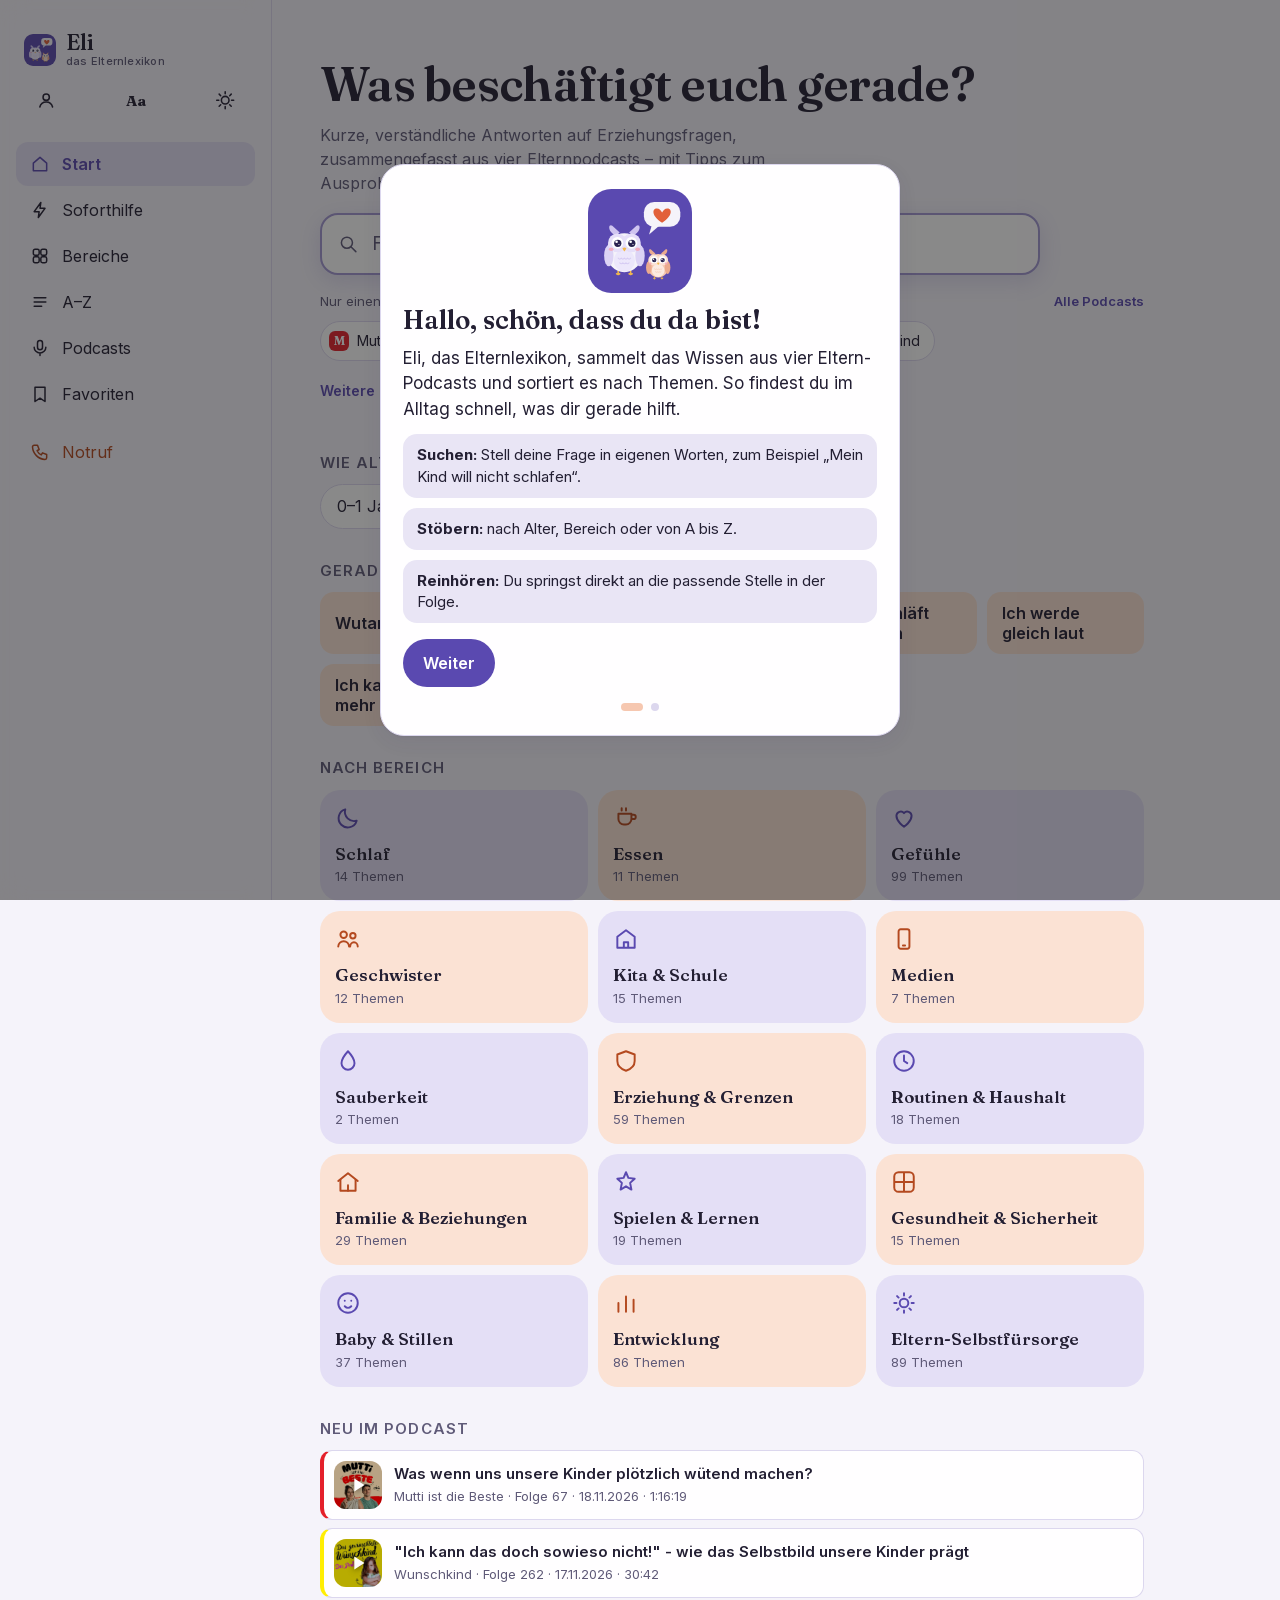
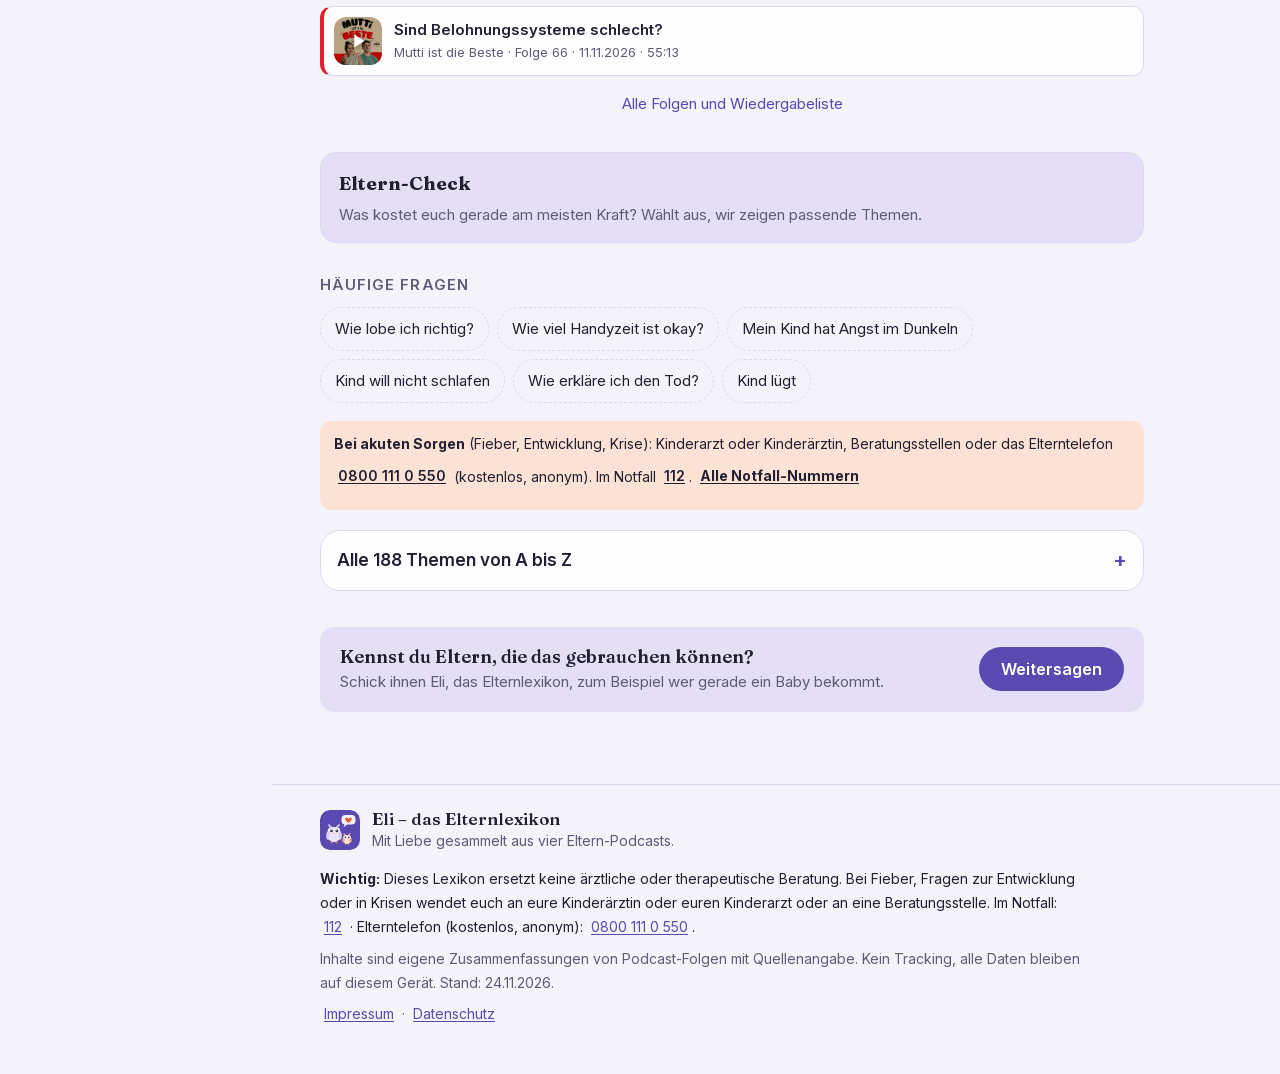
==== commit ef9f504f: "Eulen überall exakt wie das Logo; heller Rand am Logo im Pop-up behoben; SW v118 Co-Authored-By: Cla" ====
--- a/index.html
+++ b/index.html
@@ -22,7 +22,7 @@
   <link rel="manifest" href="manifest.webmanifest">
   <link rel="icon" href="icon.svg" type="image/svg+xml">
   <link rel="apple-touch-icon" href="apple-touch-icon.png">
-  <link rel="stylesheet" href="styles.css?v=65">
+  <link rel="stylesheet" href="styles.css?v=66">
   <script>
     // Theme vor dem ersten Rendern setzen, damit nichts aufblitzt
     try { var t = localStorage.getItem("theme"); document.documentElement.dataset.theme = t || (window.matchMedia && matchMedia("(prefers-color-scheme: dark)").matches ? "dark" : "light"); } catch (e) { document.documentElement.dataset.theme = "light"; }
@@ -184,6 +184,6 @@
   <script src="wissen.js"></script>
   <script src="folgen.js"></script>
   <script src="suche.js?v=25"></script>
-  <script src="app.js?v=75"></script>
+  <script src="app.js?v=76"></script>
 </body>
 </html>
--- a/styles.css
+++ b/styles.css
@@ -973,11 +973,7 @@
 .eli .eye { transform-box: fill-box; transform-origin: center; animation: wkBlink 4.5s infinite; }
 .eli .bob { animation: wkBob 3s ease-in-out infinite; }
 .eli .pulse { transform-box: fill-box; transform-origin: center; animation: wkPuls 2s ease-in-out infinite; }
-.eli .winkt { transform-box: fill-box; transform-origin: 30% 90%; animation: eliWink 2.6s ease-in-out 3; }
 @keyframes eliWink { 0%, 100% { transform: rotate(0); } 25%, 75% { transform: rotate(-22deg); } 50% { transform: rotate(8deg); } }
-.eli-mond { display: none; }
-:root[data-theme="dark"] .eli-mond { display: inline; }
-@media (prefers-color-scheme: dark) { :root:not([data-theme]) .eli-mond { display: inline; } }
 .empty-eli { display: block; width: 120px; height: 120px; margin: 0 auto 12px; }
 .gruss { display: flex; align-items: center; gap: 10px; }
 .gruss-eli { width: 46px; height: 46px; flex: none; }
@@ -992,3 +988,8 @@
 .foot-eli span { font-size: 14px; color: var(--muted); }
 @media (min-width: 1000px) { .foot-eli { margin-left: 0; } }
 @media (prefers-reduced-motion: reduce) { .eli * { animation: none !important; } }
+
+/* Logo-Eulen: keine geerbten Linien (globale svg-Regel), daher kein heller Rand */
+.eli { stroke: none; stroke-width: 0; fill: initial; }
+.gruss-eli { width: 44px; height: 44px; flex: none; }
+.empty-eli { width: 110px; height: 110px; }
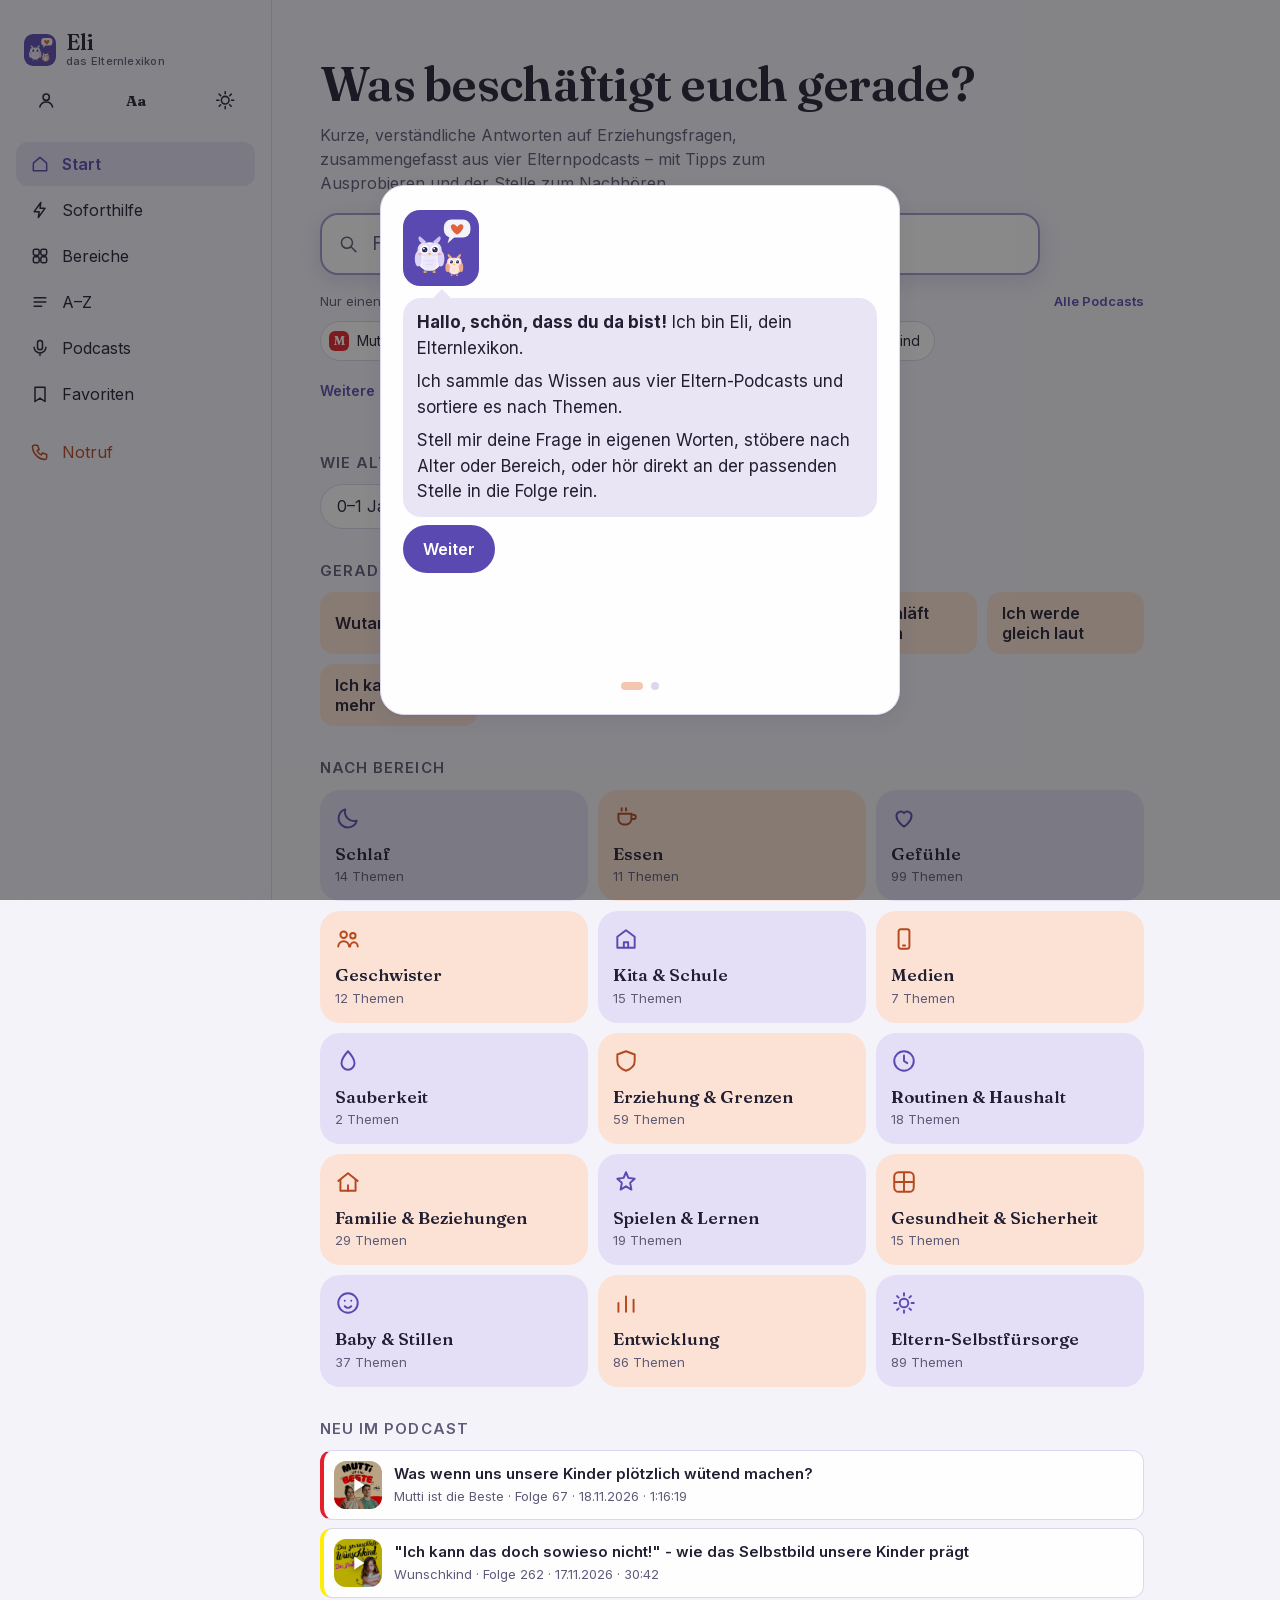
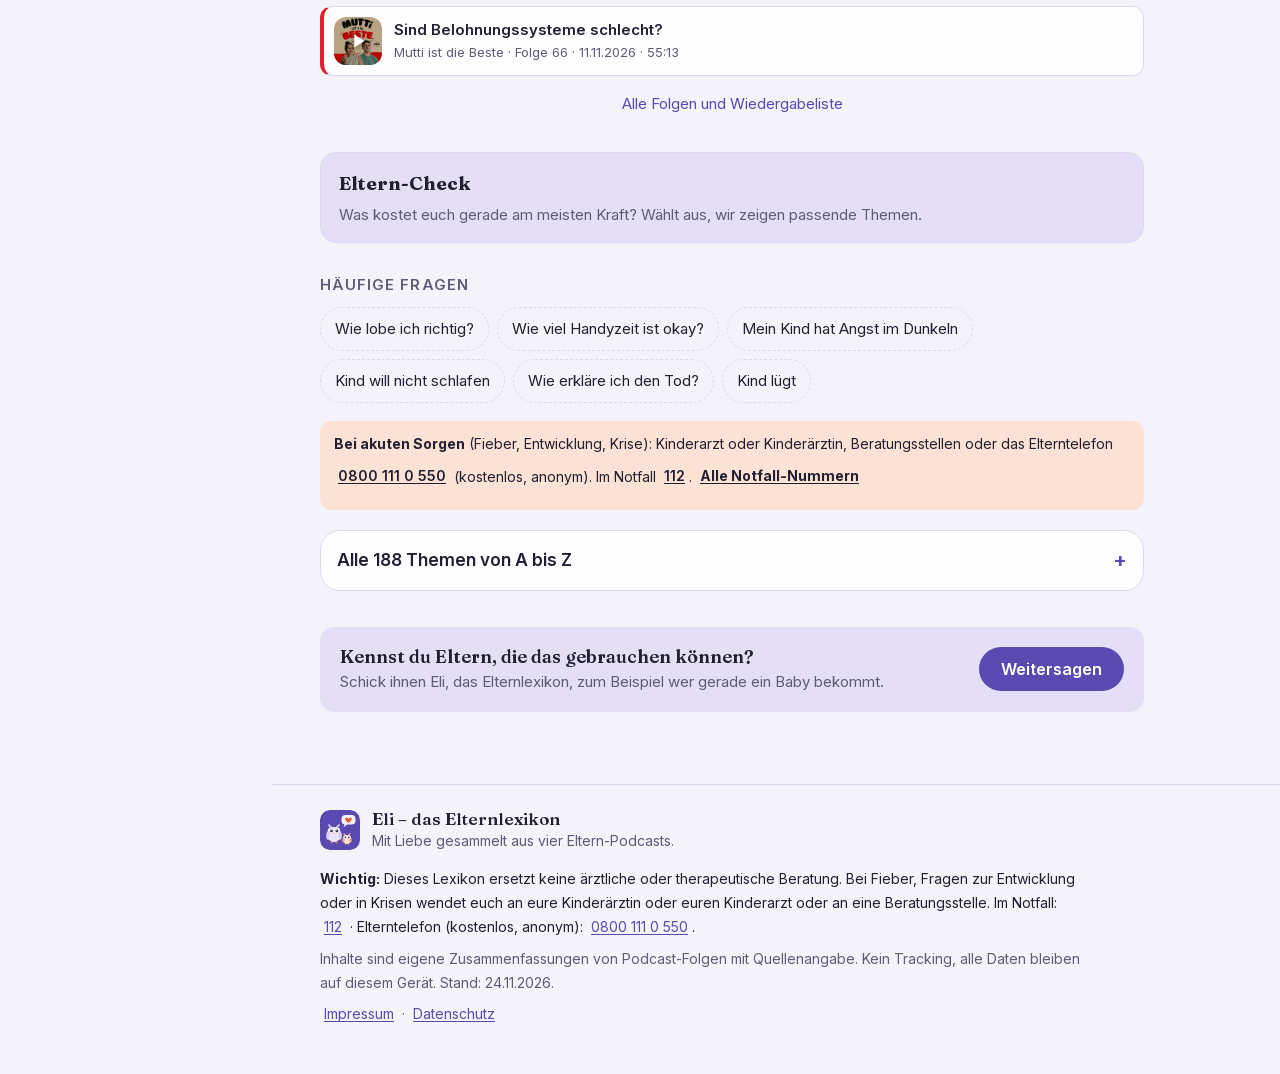
==== commit 05e34f75: "Willkommen: Eli spricht in einer Sprechblase, Satz für Satz (ohne Vorlesen); SW v121 Co-Authored-By:" ====
--- a/index.html
+++ b/index.html
@@ -22,7 +22,7 @@
   <link rel="manifest" href="manifest.webmanifest">
   <link rel="icon" href="icon.svg" type="image/svg+xml">
   <link rel="apple-touch-icon" href="apple-touch-icon.png">
-  <link rel="stylesheet" href="styles.css?v=66">
+  <link rel="stylesheet" href="styles.css?v=69">
   <script>
     // Theme vor dem ersten Rendern setzen, damit nichts aufblitzt
     try { var t = localStorage.getItem("theme"); document.documentElement.dataset.theme = t || (window.matchMedia && matchMedia("(prefers-color-scheme: dark)").matches ? "dark" : "light"); } catch (e) { document.documentElement.dataset.theme = "light"; }
@@ -184,6 +184,6 @@
   <script src="wissen.js"></script>
   <script src="folgen.js"></script>
   <script src="suche.js?v=25"></script>
-  <script src="app.js?v=76"></script>
+  <script src="app.js?v=79"></script>
 </body>
 </html>
--- a/styles.css
+++ b/styles.css
@@ -993,3 +993,19 @@
 .eli { stroke: none; stroke-width: 0; fill: initial; }
 .gruss-eli { width: 44px; height: 44px; flex: none; }
 .empty-eli { width: 110px; height: 110px; }
+
+.wk-klein { display: block; font-size: 14px; font-weight: 600; margin: 2px 0 6px; color: var(--text); }
+.wk-alter-info { font-size: 13px; color: var(--muted); margin: -4px 0 0 !important; }
+.wk-kind input[type="month"] { appearance: none; -webkit-appearance: none; display: block; text-align: left; }
+.link-btn { background: none; border: 0; padding: 0 2px; color: var(--accent); text-decoration: underline; font: inherit; cursor: pointer; }
+.wk-input { font-family: var(--sans); }
+
+/* Willkommen: Eli spricht in einer Sprechblase, Satz für Satz */
+.wk-slide .wk-eulen { width: 76px; height: 76px; margin: 0 0 12px; }
+.wk-blase { position: relative; background: var(--surface-2); border-radius: 18px; padding: 12px 14px; margin-bottom: 4px; }
+.wk-blase::before { content: ""; position: absolute; left: 30px; top: -9px; border: 9px solid transparent; border-bottom-color: var(--surface-2); border-top: 0; }
+.wk-box .wk-blase p { margin: 0 0 8px; line-height: 1.5; opacity: 0; }
+.wk-box .wk-blase p:last-child { margin-bottom: 0; }
+.wk-los .wk-blase p { animation: wkSatz .45s ease-out both; animation-delay: calc(var(--i) * 1.1s + .3s); }
+@keyframes wkSatz { from { opacity: 0; transform: translateY(6px); } to { opacity: 1; transform: none; } }
+@media (prefers-reduced-motion: reduce) { .wk-box .wk-blase p { opacity: 1; animation: none !important; } }
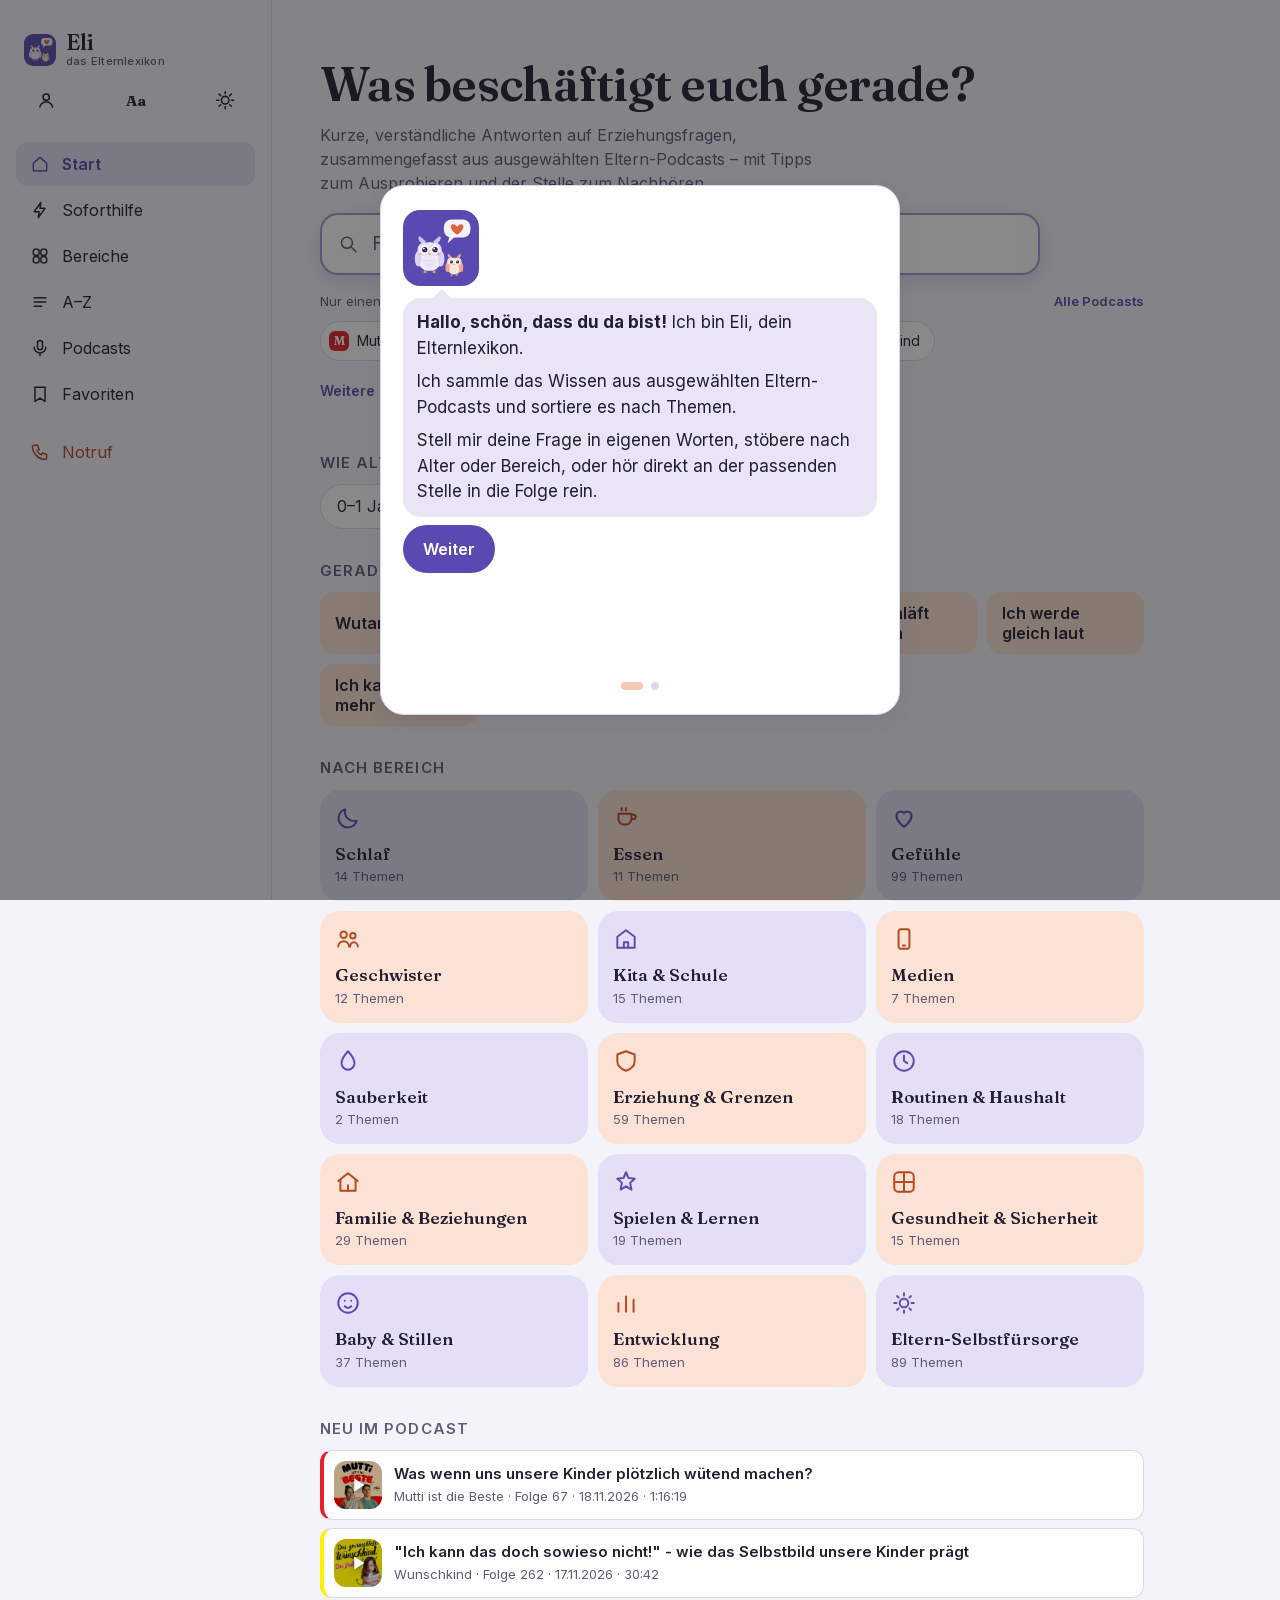
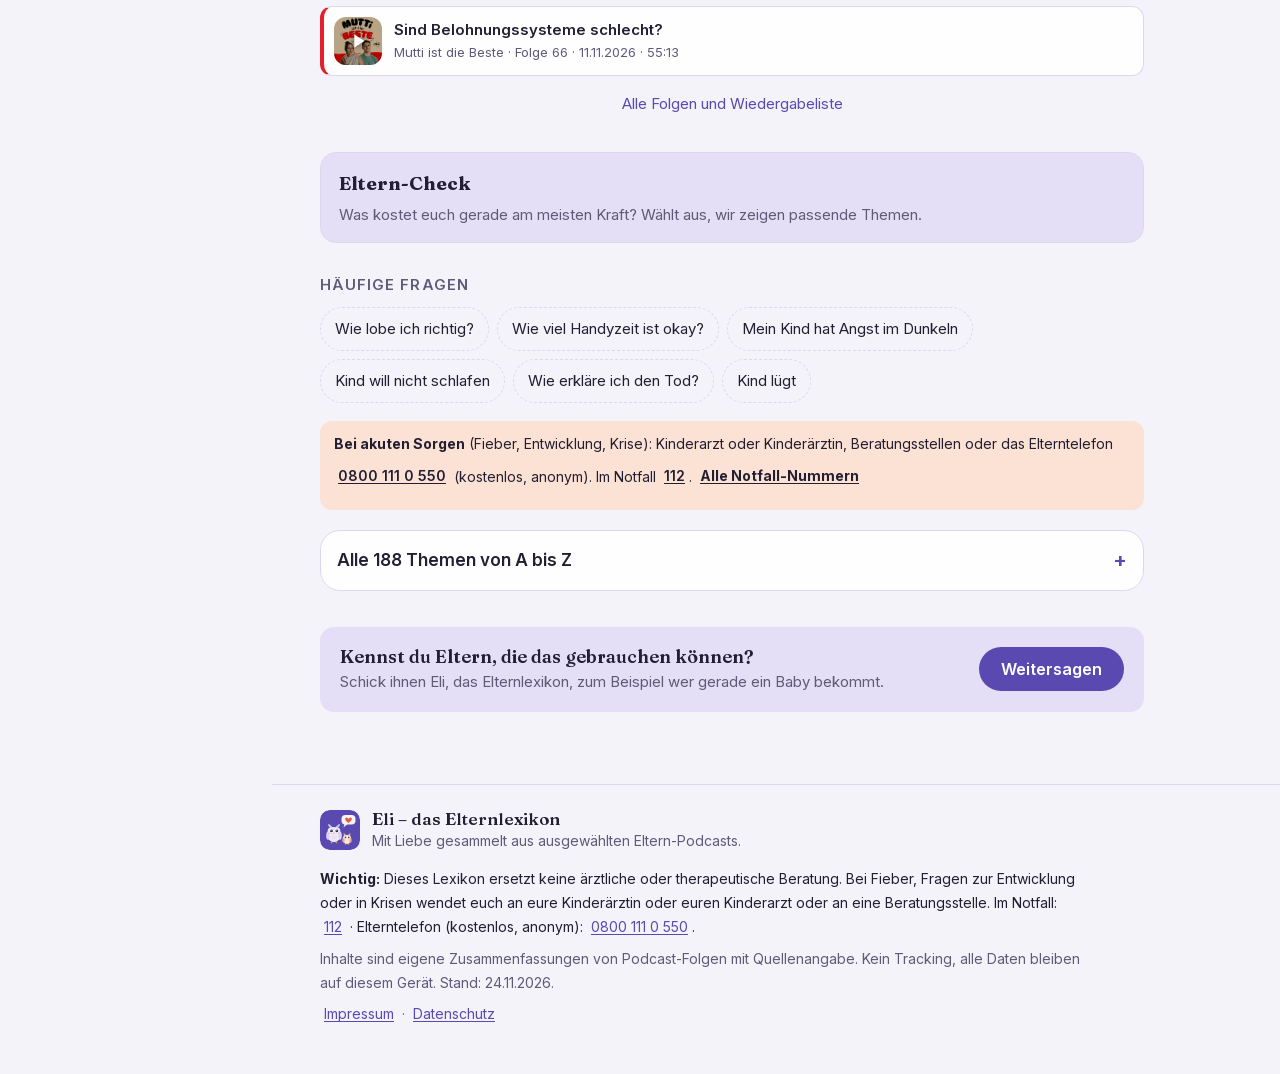
==== commit dcc13805: "Wording: ausgewählte Eltern-Podcasts statt vier Co-Authored-By: Claude Opus 5.5 <noreply@anthropic.c" ====
--- a/index.html
+++ b/index.html
@@ -4,7 +4,7 @@
   <meta charset="utf-8">
   <meta name="viewport" content="width=device-width, initial-scale=1, viewport-fit=cover">
   <title>Eli – das Elternlexikon</title>
-  <meta name="description" content="Erziehungsratgeber als Lexikon für Kinder von 0 bis 10 Jahren – mit Quellen aus vier Elternpodcasts.">
+  <meta name="description" content="Erziehungsratgeber als Lexikon für Kinder von 0 bis 10 Jahren – mit Quellen aus ausgewählten Eltern-Podcasts.">
   <meta name="robots" content="noindex, nofollow">
   <meta name="theme-color" content="#f5f3fa" media="(prefers-color-scheme: light)">
   <meta name="theme-color" content="#16141f" media="(prefers-color-scheme: dark)">
@@ -12,7 +12,7 @@
   <meta property="og:type" content="website">
   <meta property="og:locale" content="de_DE">
   <meta property="og:title" content="Eli – das Elternlexikon: Antworten auf Erziehungsfragen">
-  <meta property="og:description" content="Kurze, verständliche Antworten für Eltern von Kindern von 0 bis 10 Jahren, zusammengefasst aus vier Elternpodcasts, mit Tipps zum Ausprobieren und der Stelle zum Nachhören.">
+  <meta property="og:description" content="Kurze, verständliche Antworten für Eltern von Kindern von 0 bis 10 Jahren, zusammengefasst aus ausgewählten Eltern-Podcasts, mit Tipps zum Ausprobieren und der Stelle zum Nachhören.">
   <meta property="og:url" content="https://simontober.github.io/Elternlexikon/">
   <meta property="og:image" content="https://simontober.github.io/Elternlexikon/icon-512.png">
   <meta property="og:image:width" content="512">
@@ -62,7 +62,7 @@
   <main id="main" tabindex="-1">
     <section class="search-area" id="search-area">
       <h1 class="hero-title" id="hero-title">Was beschäftigt euch gerade?</h1>
-      <p class="hero-sub" id="hero-sub">Kurze, verständliche Antworten auf Erziehungsfragen, zusammengefasst aus vier Elternpodcasts – mit Tipps zum Ausprobieren und der Stelle zum Nachhören.</p>
+      <p class="hero-sub" id="hero-sub">Kurze, verständliche Antworten auf Erziehungsfragen, zusammengefasst aus ausgewählten Eltern-Podcasts – mit Tipps zum Ausprobieren und der Stelle zum Nachhören.</p>
       <form class="search" role="search" onsubmit="return false">
         <svg class="search-icon" aria-hidden="true" viewBox="0 0 24 24"><circle cx="10.5" cy="10.5" r="6.5"/><path d="M15.5 15.5 21 21"/></svg>
         <input id="q" type="search" autocomplete="off" spellcheck="false"
@@ -86,7 +86,7 @@
   </main>
 
   <footer class="foot">
-    <div class="foot-eli"><img src="icon.svg" alt="" width="40" height="40"><div><strong>Eli – das Elternlexikon</strong><span>Mit Liebe gesammelt aus vier Eltern-Podcasts.</span></div></div>
+    <div class="foot-eli"><img src="icon.svg" alt="" width="40" height="40"><div><strong>Eli – das Elternlexikon</strong><span>Mit Liebe gesammelt aus ausgewählten Eltern-Podcasts.</span></div></div>
     <p><strong>Wichtig:</strong> Dieses Lexikon ersetzt keine ärztliche oder therapeutische Beratung.
       Bei Fieber, Fragen zur Entwicklung oder in Krisen wendet euch an eure Kinderärztin oder euren Kinderarzt
       oder an eine Beratungsstelle. Im Notfall: <a href="tel:112">112</a> ·
@@ -184,6 +184,6 @@
   <script src="wissen.js"></script>
   <script src="folgen.js"></script>
   <script src="suche.js?v=25"></script>
-  <script src="app.js?v=79"></script>
+  <script src="app.js?v=80"></script>
 </body>
 </html>
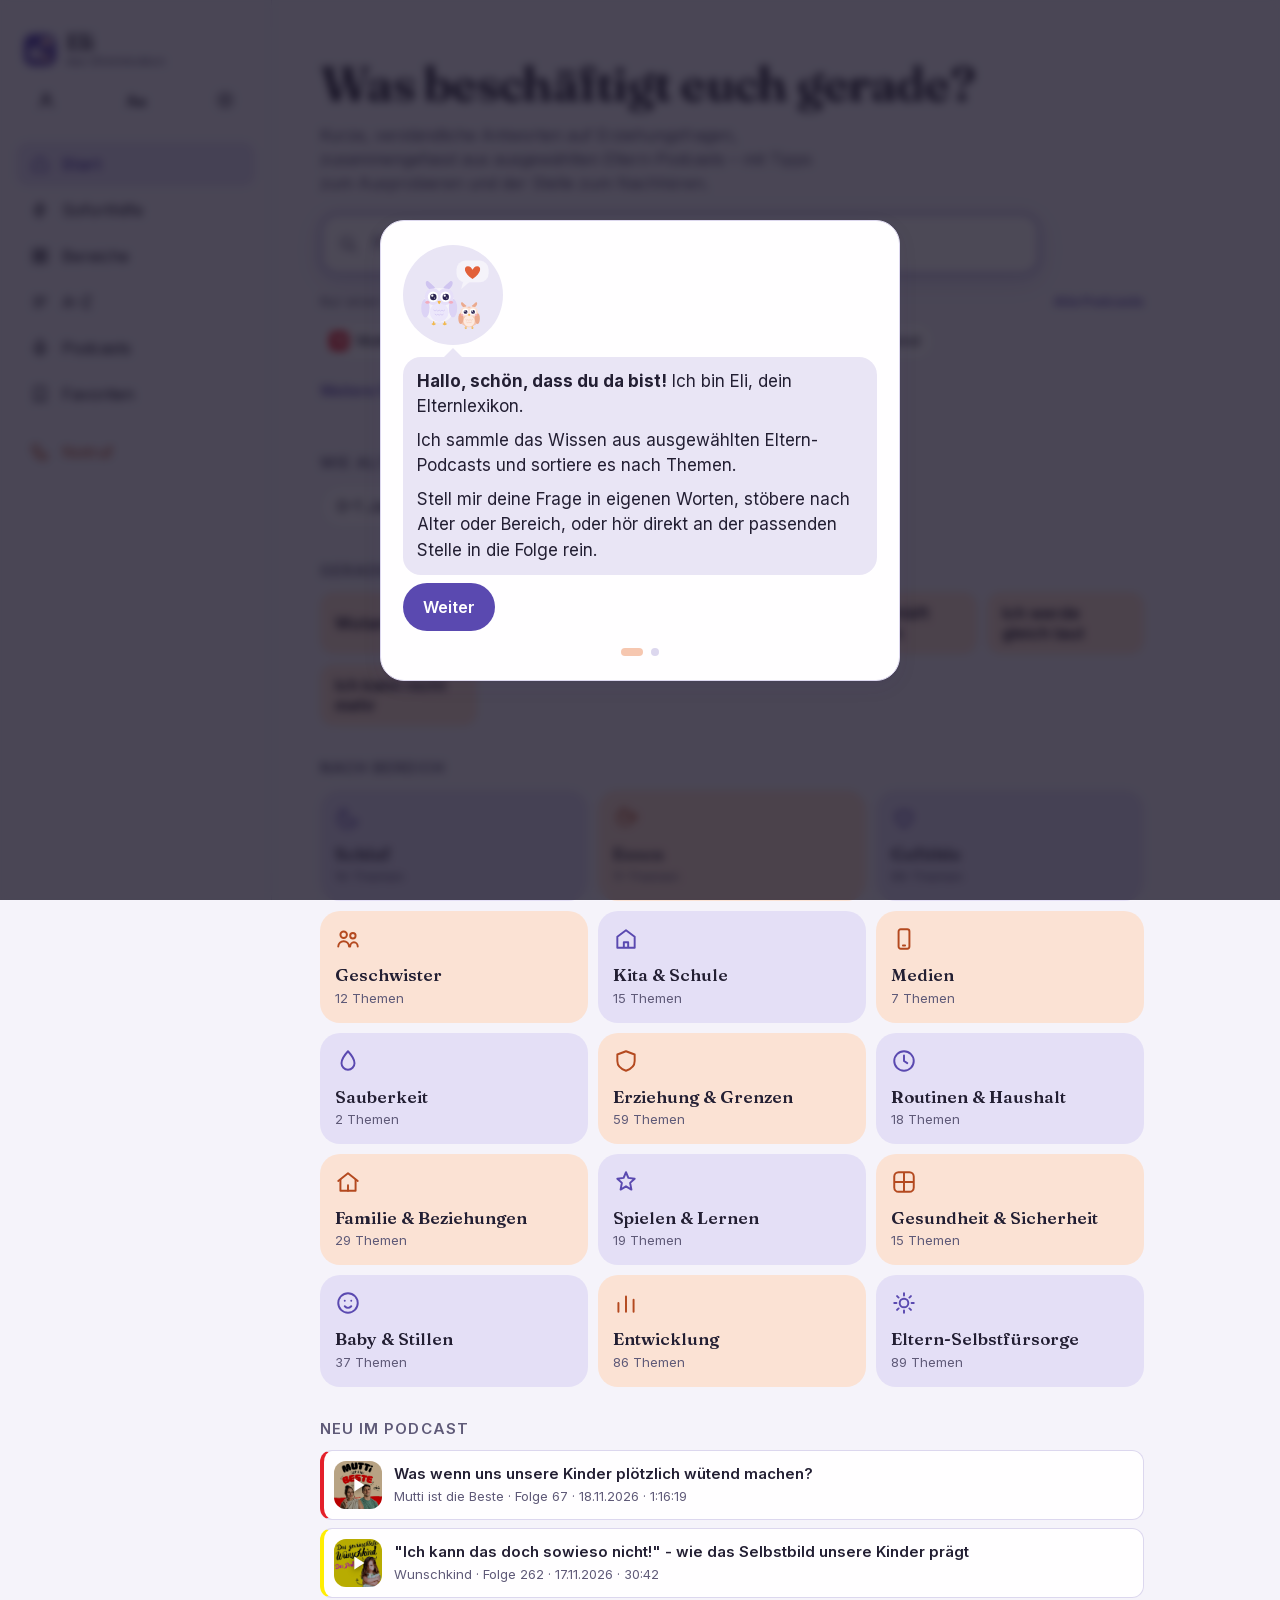
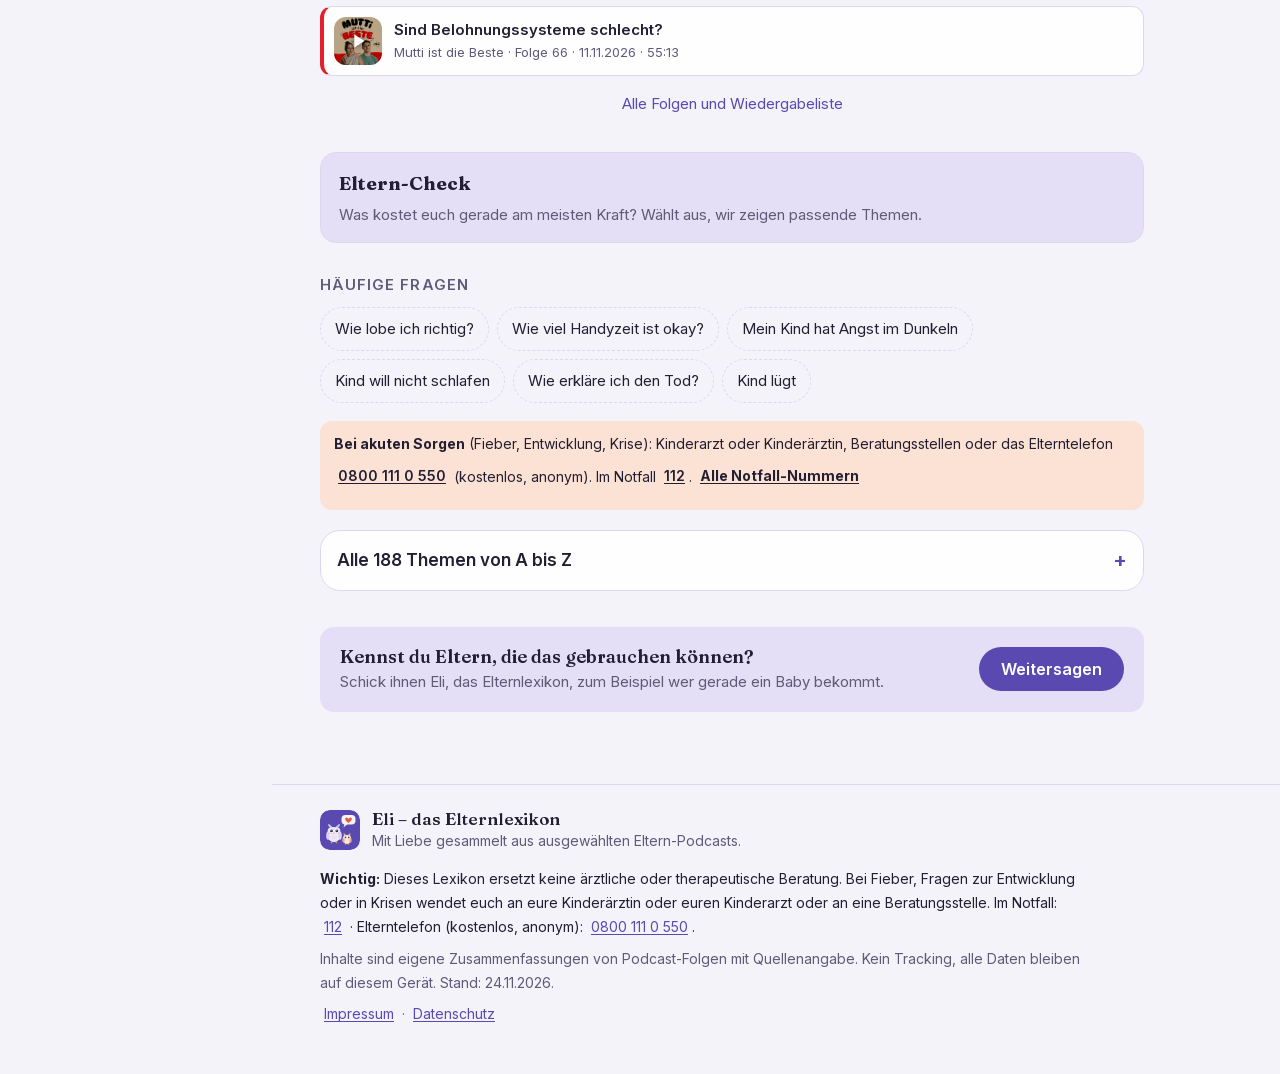
==== commit e2a8be20: "Pop-up: Höhe passt sich an, dunklerer Schleier, Eulen ohne Kachel Co-Authored-By: Claude Opus 5.5 <n" ====
--- a/index.html
+++ b/index.html
@@ -22,7 +22,7 @@
   <link rel="manifest" href="manifest.webmanifest">
   <link rel="icon" href="icon.svg" type="image/svg+xml">
   <link rel="apple-touch-icon" href="apple-touch-icon.png">
-  <link rel="stylesheet" href="styles.css?v=69">
+  <link rel="stylesheet" href="styles.css?v=70">
   <script>
     // Theme vor dem ersten Rendern setzen, damit nichts aufblitzt
     try { var t = localStorage.getItem("theme"); document.documentElement.dataset.theme = t || (window.matchMedia && matchMedia("(prefers-color-scheme: dark)").matches ? "dark" : "light"); } catch (e) { document.documentElement.dataset.theme = "light"; }
@@ -184,6 +184,6 @@
   <script src="wissen.js"></script>
   <script src="folgen.js"></script>
   <script src="suche.js?v=25"></script>
-  <script src="app.js?v=80"></script>
+  <script src="app.js?v=81"></script>
 </body>
 </html>
--- a/styles.css
+++ b/styles.css
@@ -1009,3 +1009,9 @@
 .wk-los .wk-blase p { animation: wkSatz .45s ease-out both; animation-delay: calc(var(--i) * 1.1s + .3s); }
 @keyframes wkSatz { from { opacity: 0; transform: translateY(6px); } to { opacity: 1; transform: none; } }
 @media (prefers-reduced-motion: reduce) { .wk-box .wk-blase p { opacity: 1; animation: none !important; } }
+
+/* Pop-up: Höhe passt sich der Seite an, dunklerer Schleier, Eulen ohne Kachel */
+.wk-slides { align-items: flex-start; transition: height .3s var(--ease); }
+.wk-backdrop { background: rgba(14, 10, 28, .74); -webkit-backdrop-filter: blur(4px); backdrop-filter: blur(4px); }
+.wk-slide .wk-eulen { width: 92px; height: 92px; margin: 0 0 12px; padding: 4px; box-sizing: content-box; border-radius: 50%; background: var(--surface-2); }
+.wk-blase::before { left: 41px; }
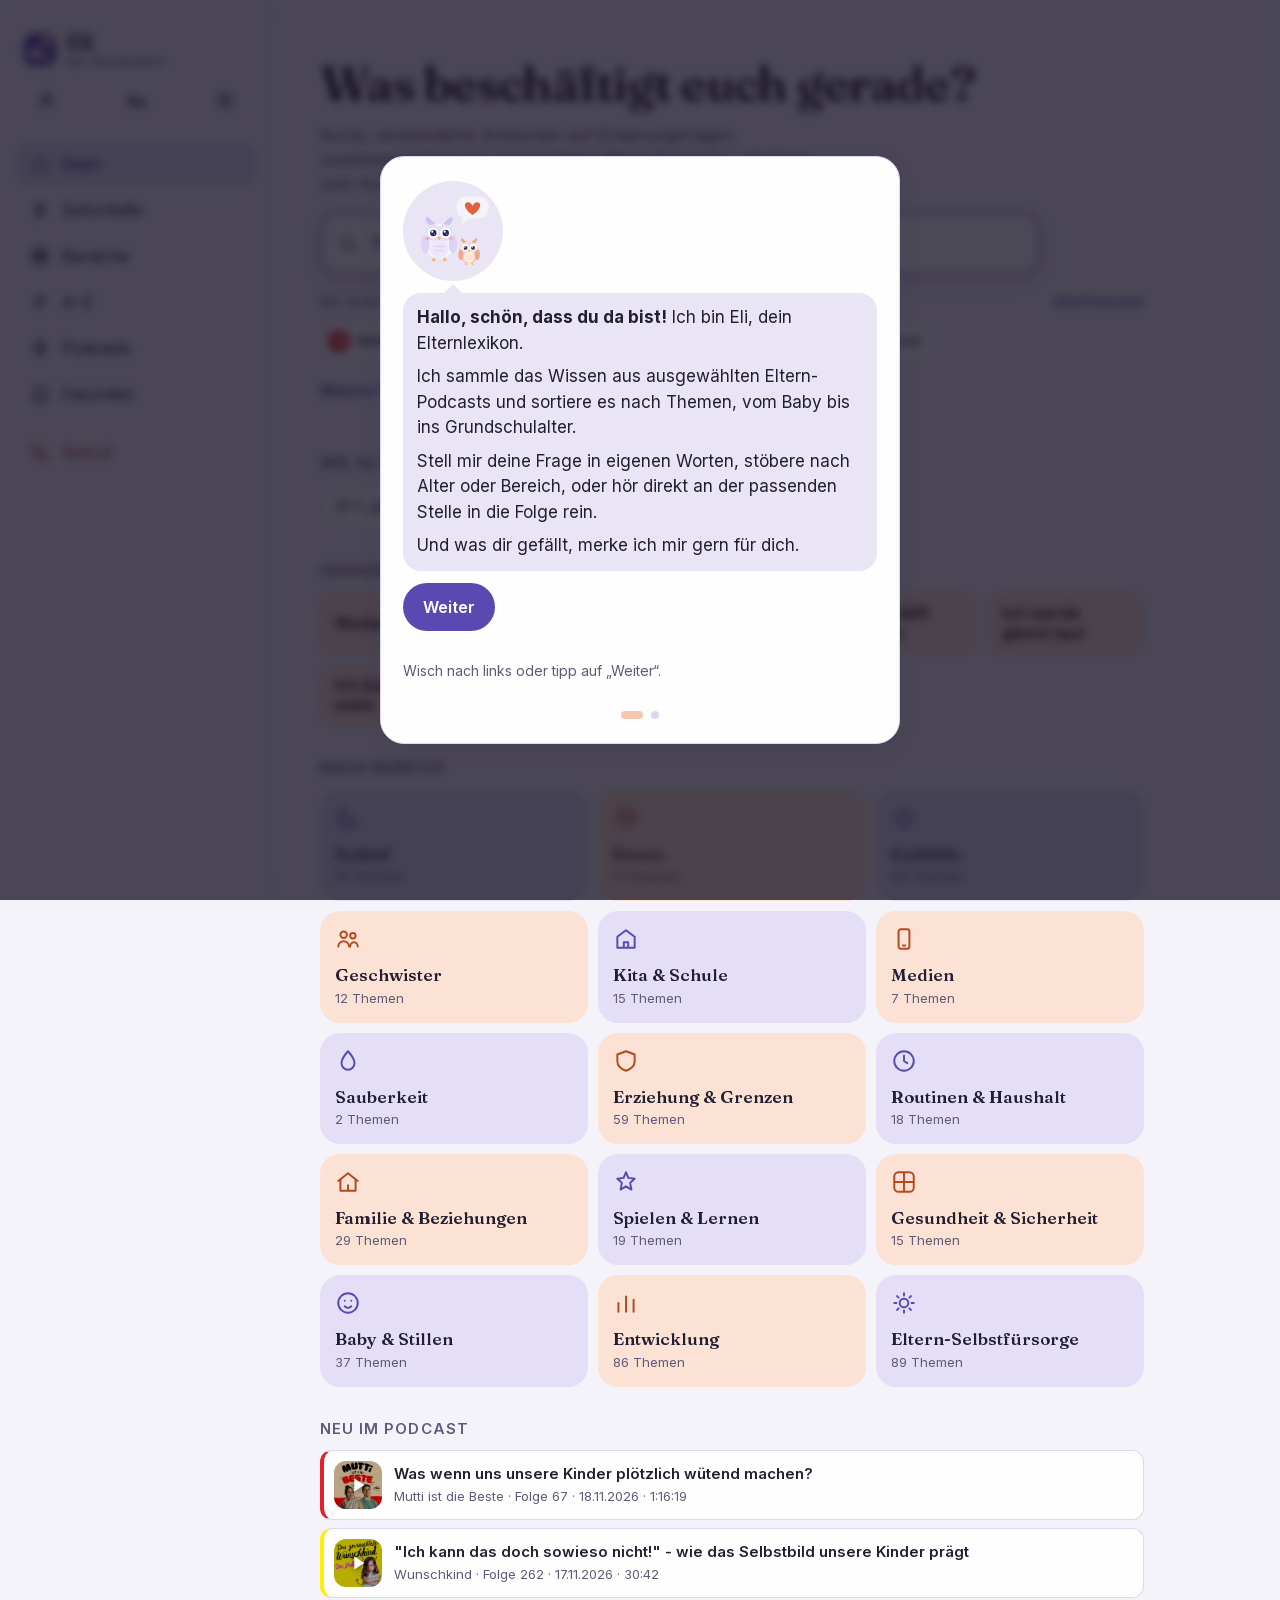
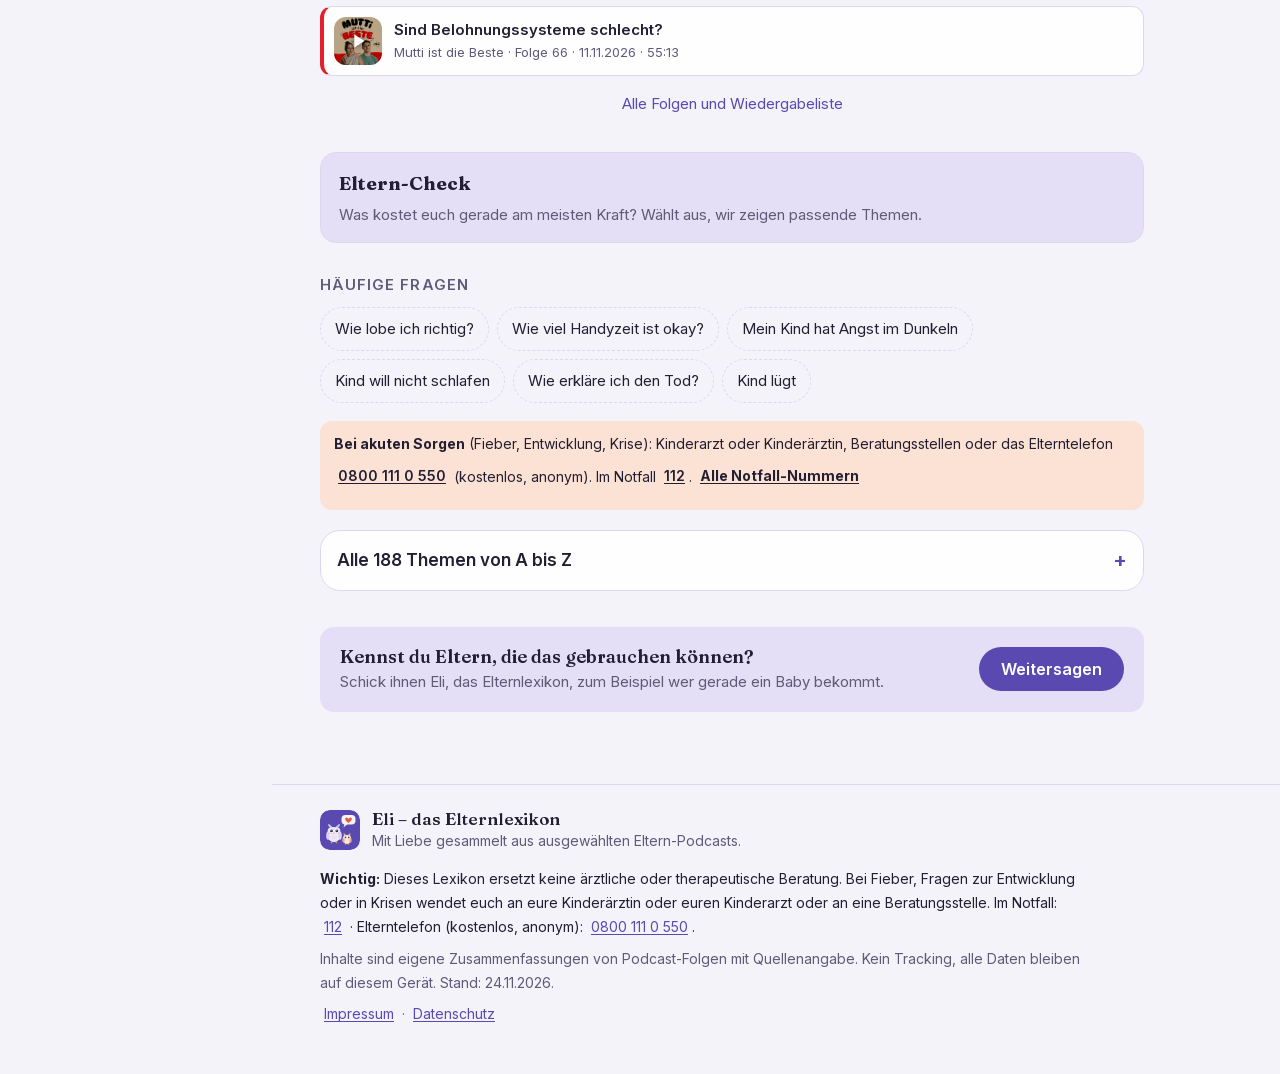
==== commit 83bc5f83: "Pop-up: gleiche Blasengröße auf beiden Seiten, Wischen repariert, Texte angeglichen Co-Authored-By: " ====
--- a/index.html
+++ b/index.html
@@ -22,7 +22,7 @@
   <link rel="manifest" href="manifest.webmanifest">
   <link rel="icon" href="icon.svg" type="image/svg+xml">
   <link rel="apple-touch-icon" href="apple-touch-icon.png">
-  <link rel="stylesheet" href="styles.css?v=70">
+  <link rel="stylesheet" href="styles.css?v=71">
   <script>
     // Theme vor dem ersten Rendern setzen, damit nichts aufblitzt
     try { var t = localStorage.getItem("theme"); document.documentElement.dataset.theme = t || (window.matchMedia && matchMedia("(prefers-color-scheme: dark)").matches ? "dark" : "light"); } catch (e) { document.documentElement.dataset.theme = "light"; }
@@ -184,6 +184,6 @@
   <script src="wissen.js"></script>
   <script src="folgen.js"></script>
   <script src="suche.js?v=25"></script>
-  <script src="app.js?v=81"></script>
+  <script src="app.js?v=82"></script>
 </body>
 </html>
--- a/styles.css
+++ b/styles.css
@@ -1011,7 +1011,11 @@
 @media (prefers-reduced-motion: reduce) { .wk-box .wk-blase p { opacity: 1; animation: none !important; } }
 
 /* Pop-up: Höhe passt sich der Seite an, dunklerer Schleier, Eulen ohne Kachel */
-.wk-slides { align-items: flex-start; transition: height .3s var(--ease); }
+.wk-slides { align-items: stretch; }
+.wk-slide { display: flex; flex-direction: column; }
+.wk-slide .wk-blase { flex: 1 1 auto; }
+.wk-slide .wk-check { min-height: 48px; }
+.wk-tipp { margin: 16px 0 0 !important; min-height: 48px; display: flex; align-items: center; font-size: 14px; color: var(--muted); }
 .wk-backdrop { background: rgba(14, 10, 28, .74); -webkit-backdrop-filter: blur(4px); backdrop-filter: blur(4px); }
 .wk-slide .wk-eulen { width: 92px; height: 92px; margin: 0 0 12px; padding: 4px; box-sizing: content-box; border-radius: 50%; background: var(--surface-2); }
 .wk-blase::before { left: 41px; }
